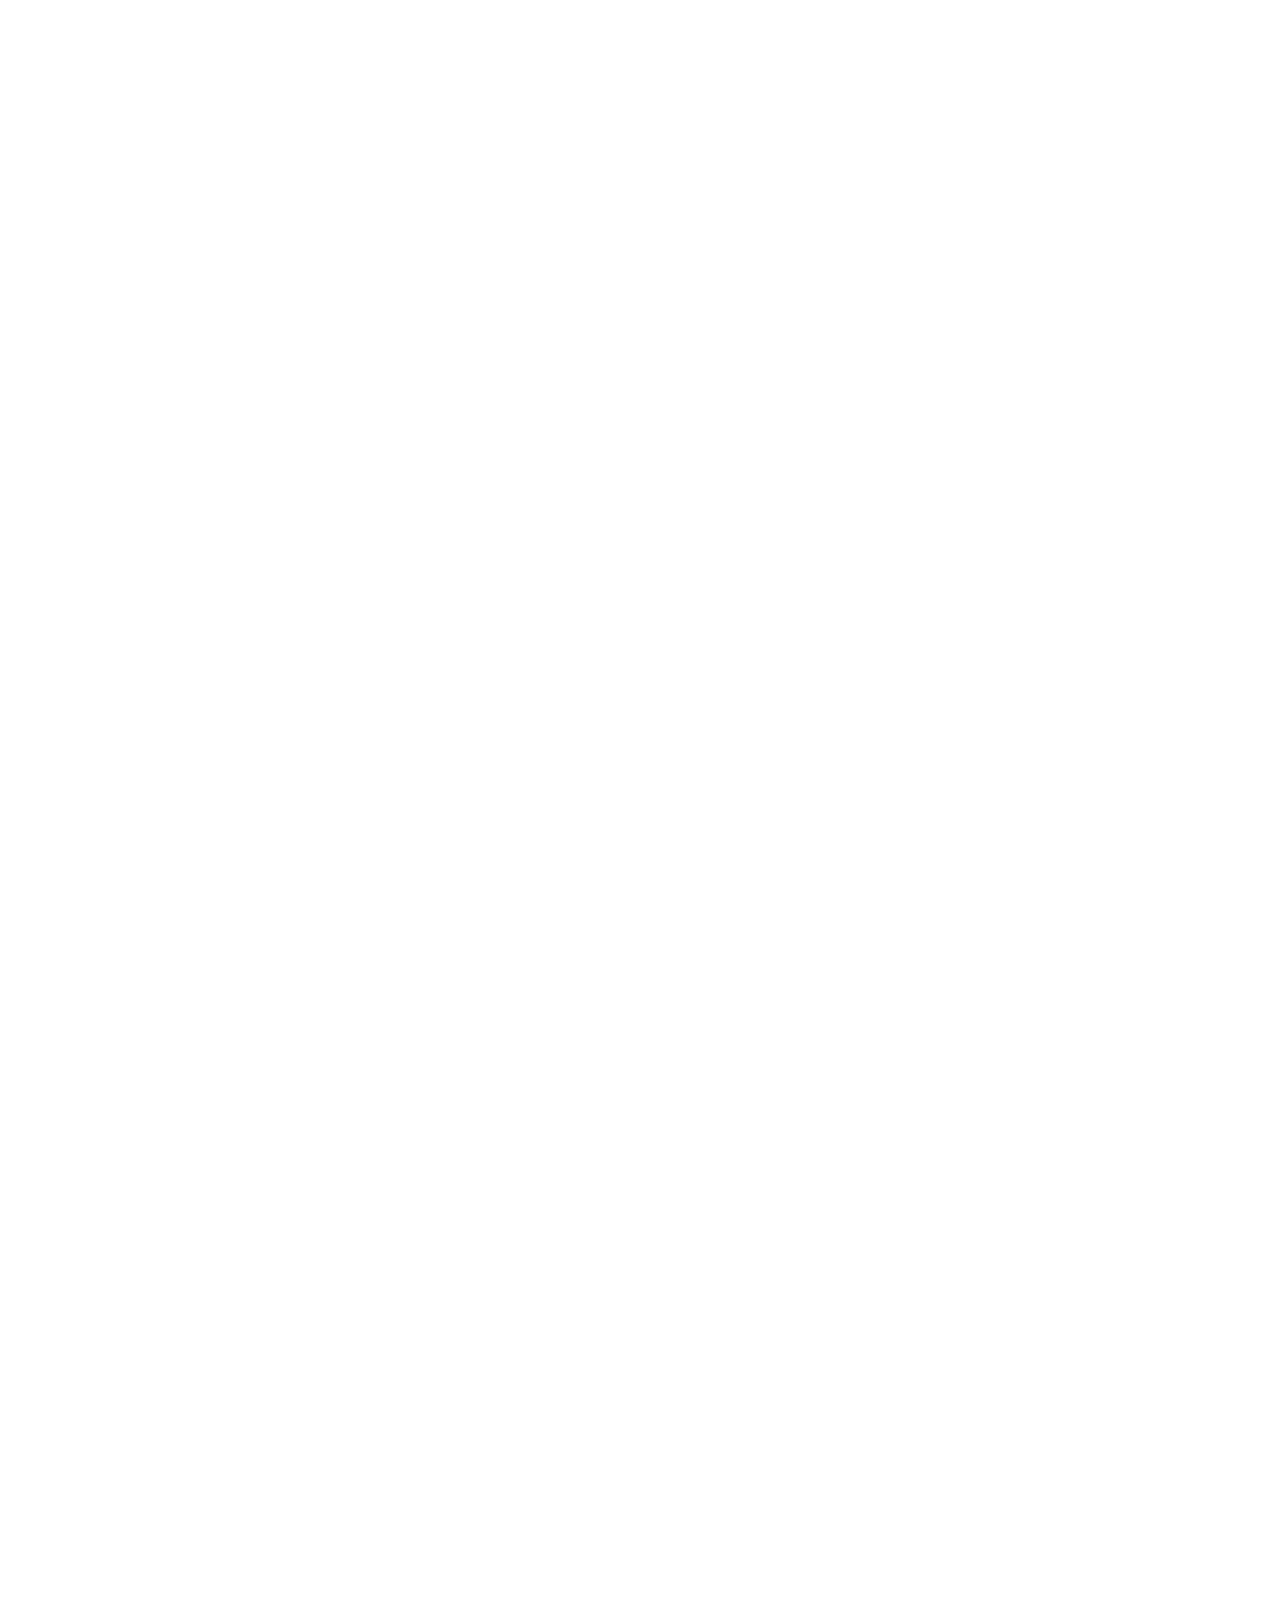
==== index.html @ 521e2ba8 "Update index.html" ====
<!DOCTYPE html>
<html lang="en">
<head>
    <meta charset="UTF-8">
    <meta name="viewport" content="width=device-width, initial-scale=1.0">
    <title>Lunita Tucumana LLC</title>
    <style>
        /* Eliminamos los márgenes por defecto del navegador */
        html, body {
            margin: 0;
            padding: 0;
            overflow-x: hidden; /* Evita el scroll horizontal */
            background-color: #ffffff; /* Fondo blanco */
        }

        /* 1. EL CONTENEDOR PRINCIPAL (La "ventana" que corta la barra) */
        .canva-clipper {
            width: 100%;
            /* Esta es la proporción de tu diseño SIN la barra negra.
               223.5% es el número mágico que debería cortar la barra */
            padding-top: 223.5%; 
            position: relative;
            overflow: hidden; /* ¡Importante! Esto corta la barra negra */
        }

        /* 2. EL IFRAME DE CANVA (Está dentro del contenedor) */
        .canva-clipper iframe {
            position: absolute;
            top: 0;
            left: 0;
            width: 100%;
            height: 100%; /* Ocupa todo el contenedor */
            border: none;
            margin: 0;
            padding: 0;
        }
    </style>
</head>
<body>

    <!-- Contenedor que recorta la barra -->
    <div class="canva-clipper">
        <iframe loading="lazy" 
                src="https://www.canva.com/design/DAHQPlNU6Iw/e4GbFjtPbIgW0Pr-1Z_zAg/view?embed" 
                allowfullscreen="allowfullscreen" 
                allow="fullscreen">
        </iframe>
    </div>

</body>
</html>
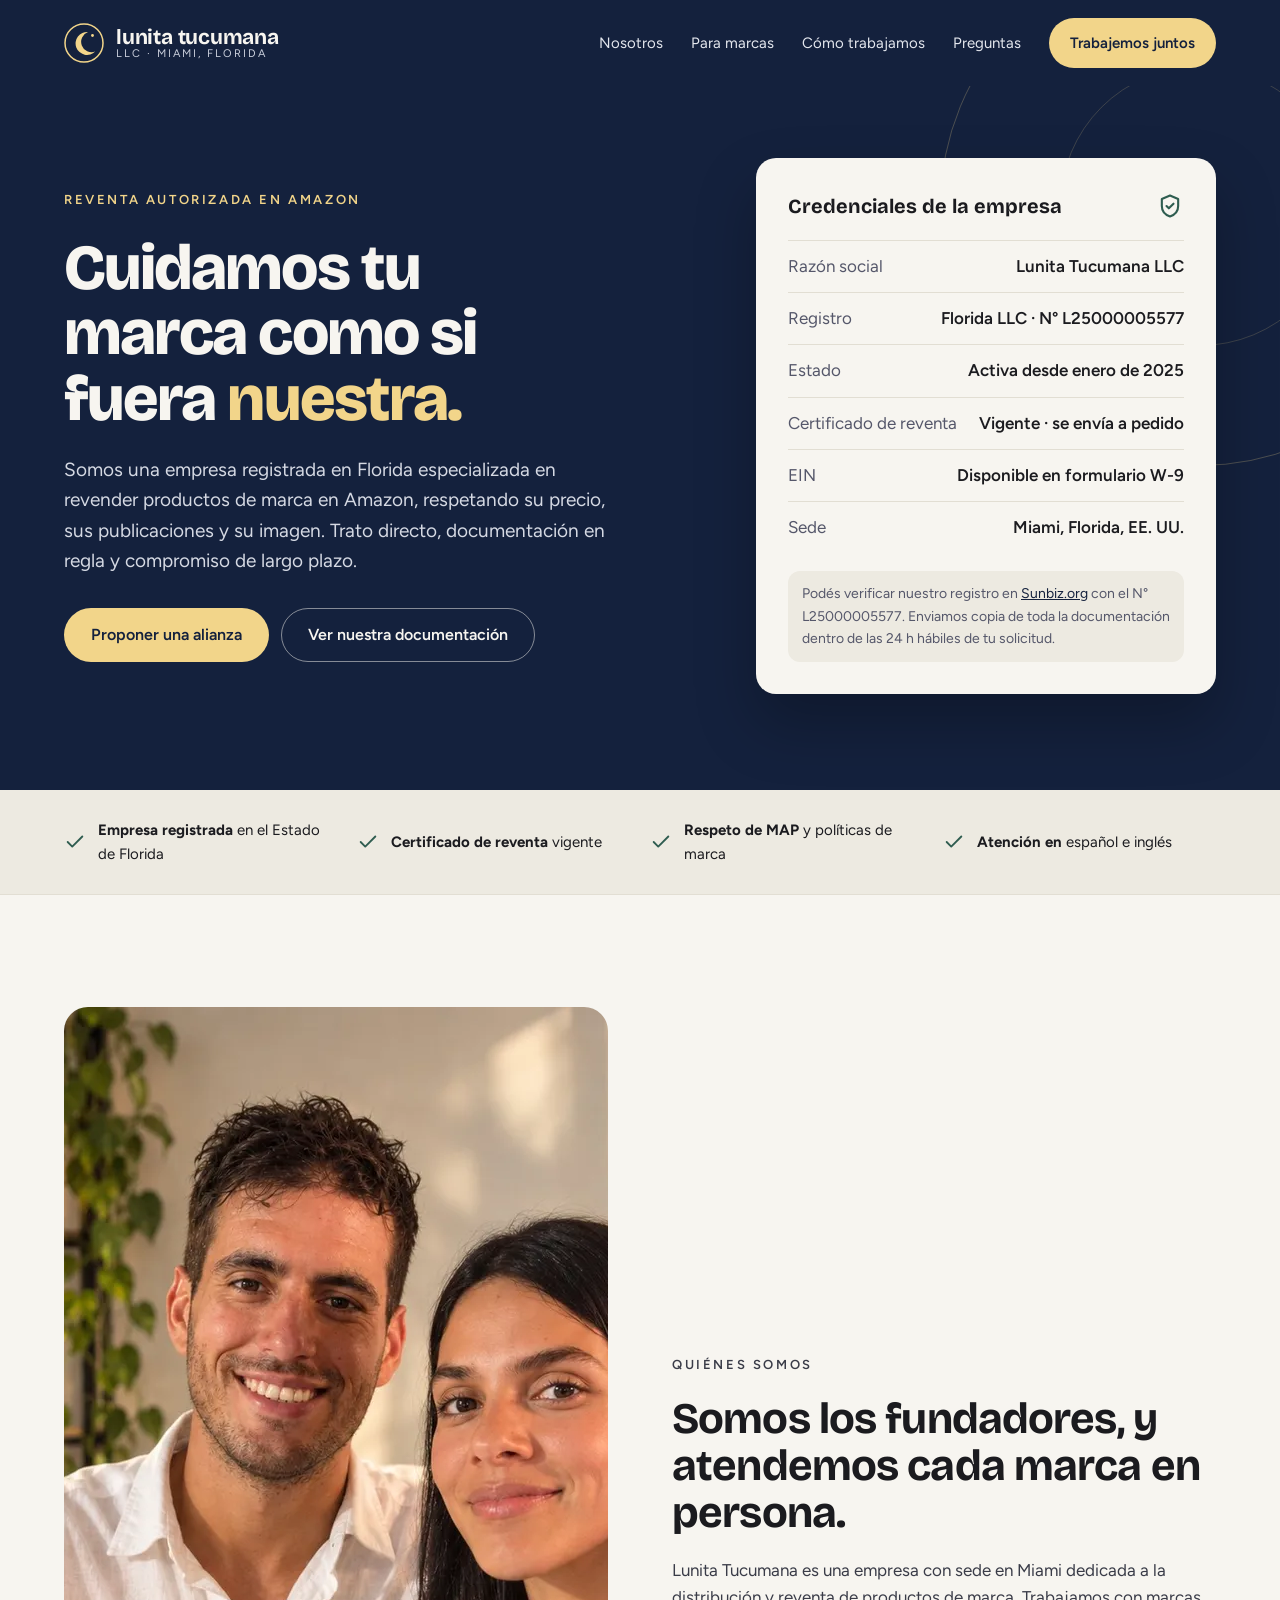
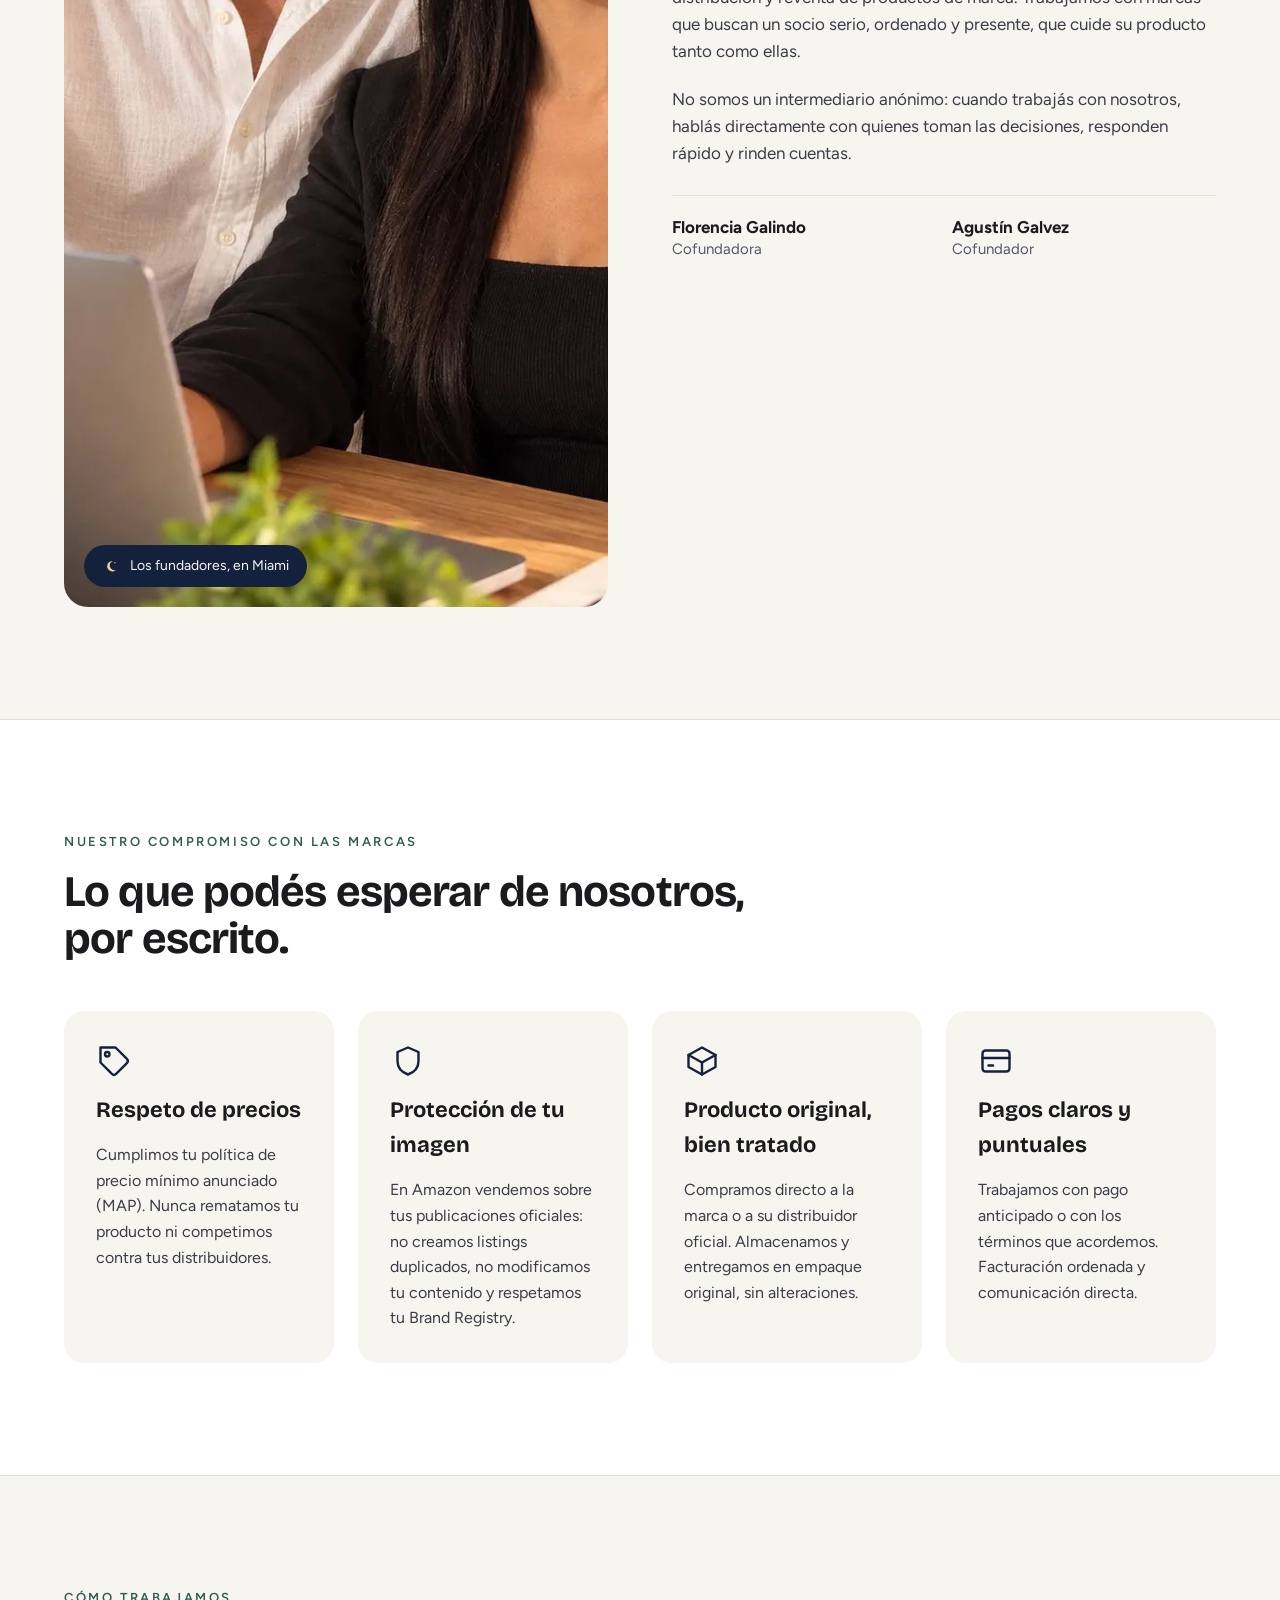
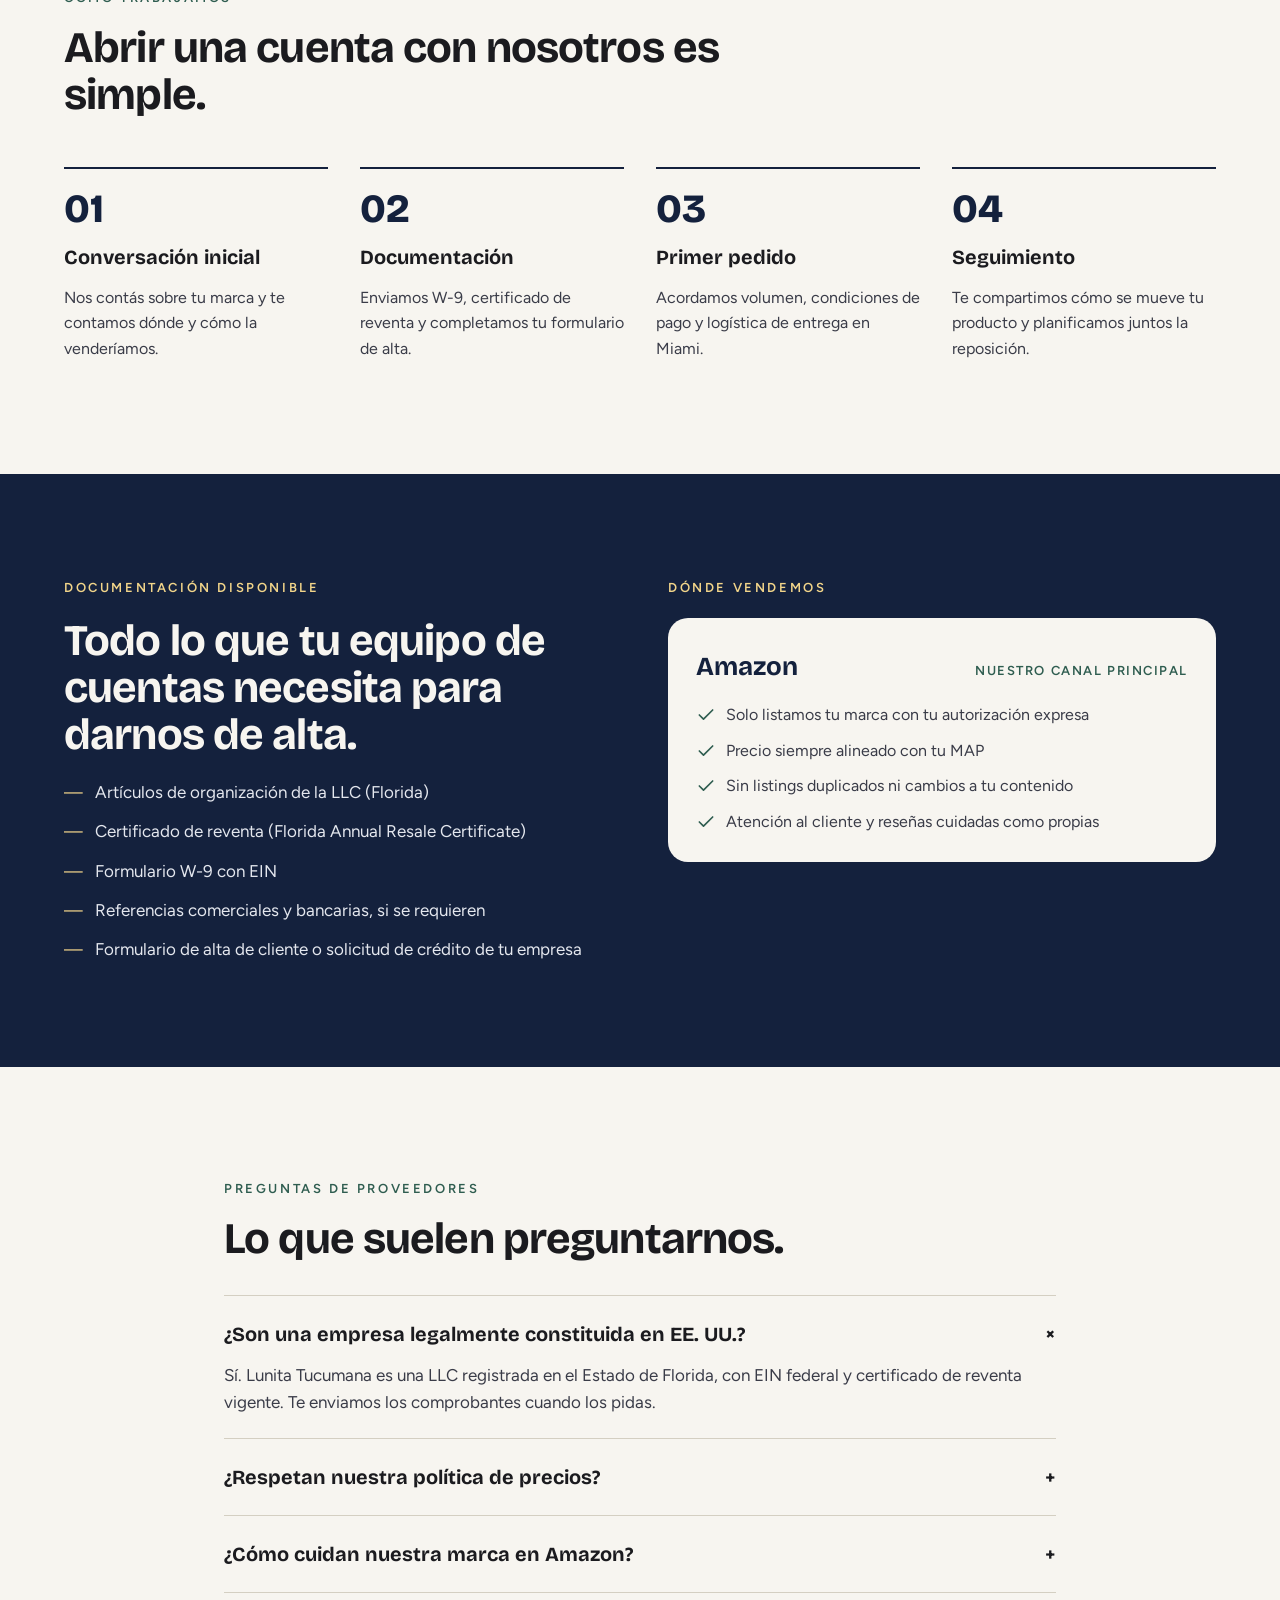
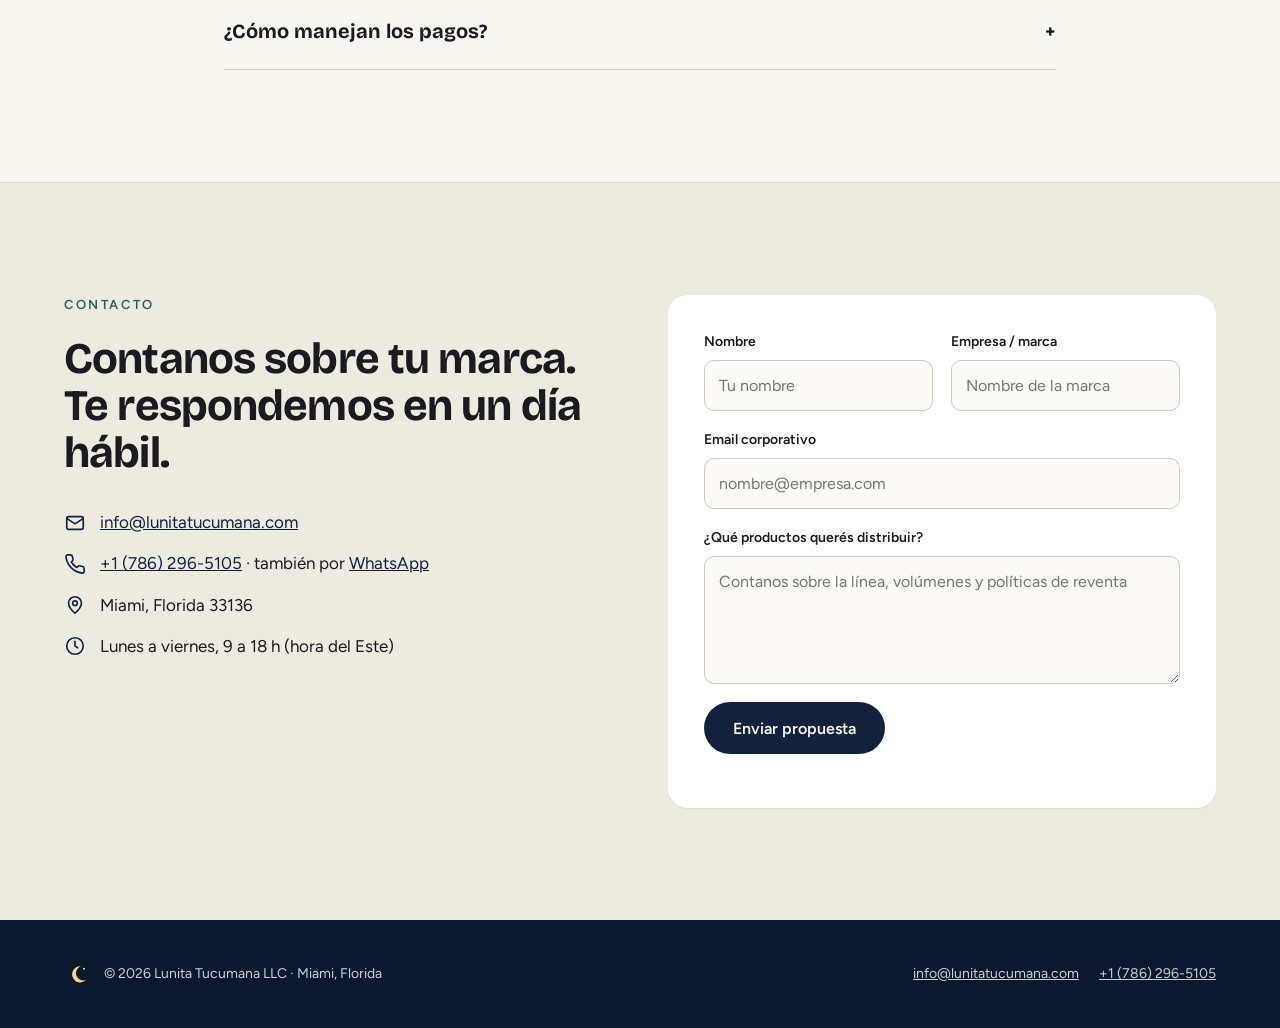
==== commit c6f5753d: "Add files via upload" ====
--- a/index.html
+++ b/index.html
@@ -1,51 +1,283 @@
-<!DOCTYPE html>
-<html lang="en">
+<!doctype html>
+<html lang="es">
 <head>
-    <meta charset="UTF-8">
-    <meta name="viewport" content="width=device-width, initial-scale=1.0">
-    <title>Lunita Tucumana LLC</title>
-    <style>
-        /* Eliminamos los márgenes por defecto del navegador */
-        html, body {
-            margin: 0;
-            padding: 0;
-            overflow-x: hidden; /* Evita el scroll horizontal */
-            background-color: #ffffff; /* Fondo blanco */
-        }
-
-        /* 1. EL CONTENEDOR PRINCIPAL (La "ventana" que corta la barra) */
-        .canva-clipper {
-            width: 100%;
-            /* Esta es la proporción de tu diseño SIN la barra negra.
-               223.5% es el número mágico que debería cortar la barra */
-            padding-top: 223.5%; 
-            position: relative;
-            overflow: hidden; /* ¡Importante! Esto corta la barra negra */
-        }
-
-        /* 2. EL IFRAME DE CANVA (Está dentro del contenedor) */
-        .canva-clipper iframe {
-            position: absolute;
-            top: 0;
-            left: 0;
-            width: 100%;
-            height: 100%; /* Ocupa todo el contenedor */
-            border: none;
-            margin: 0;
-            padding: 0;
-        }
-    </style>
+  <meta charset="utf-8">
+  <meta name="viewport" content="width=device-width, initial-scale=1">
+  <title>Lunita Tucumana LLC — Reventa autorizada de marcas en Amazon · Miami, FL</title>
+  <meta name="description" content="Lunita Tucumana es una LLC registrada en Florida especializada en revender productos de marca en Amazon, respetando su precio, sus publicaciones y su imagen.">
+  <meta name="theme-color" content="#14213D">
+
+  <!-- Open Graph (cómo se ve el link al compartirlo) -->
+  <meta property="og:type" content="website">
+  <meta property="og:title" content="Lunita Tucumana LLC — Cuidamos tu marca como si fuera nuestra">
+  <meta property="og:description" content="Reventa autorizada de productos de marca en Amazon, desde Miami, Florida.">
+  <meta property="og:url" content="https://lunitatucumana.com/">
+  <meta property="og:image" content="https://lunitatucumana.com/img/fundadores.jpg">
+  <link rel="canonical" href="https://lunitatucumana.com/">
+
+  <link rel="icon" href="img/favicon.svg" type="image/svg+xml">
+
+  <!-- Tipografías: Bricolage Grotesque (títulos) + Figtree (texto) -->
+  <link rel="preconnect" href="https://fonts.googleapis.com">
+  <link rel="preconnect" href="https://fonts.gstatic.com" crossorigin>
+  <link href="https://fonts.googleapis.com/css2?family=Bricolage+Grotesque:opsz,wght@12..96,500;12..96,700;12..96,800&family=Figtree:wght@400;500;600&display=swap" rel="stylesheet">
+
+  <link rel="stylesheet" href="css/styles.css">
 </head>
 <body>
 
-    <!-- Contenedor que recorta la barra -->
-    <div class="canva-clipper">
-        <iframe loading="lazy" 
-                src="https://www.canva.com/design/DAHQPlNU6Iw/e4GbFjtPbIgW0Pr-1Z_zAg/view?embed" 
-                allowfullscreen="allowfullscreen" 
-                allow="fullscreen">
-        </iframe>
-    </div>
-
+<!-- Íconos reutilizables -->
+<svg width="0" height="0" style="position:absolute" aria-hidden="true">
+  <symbol id="i-check" viewBox="0 0 24 24"><path d="M20 6L9 17l-5-5" fill="none" stroke="currentColor" stroke-width="2" stroke-linecap="round" stroke-linejoin="round"/></symbol>
+  <symbol id="i-moon" viewBox="0 0 40 40"><path d="M24 9a11.5 11.5 0 1 0 7.2 19.6A9.2 9.2 0 1 1 24 9z" fill="currentColor"/><circle cx="28.5" cy="12.5" r="1.4" fill="currentColor"/></symbol>
+</svg>
+
+<a class="skip-link" href="#main">Saltar al contenido</a>
+
+<!-- ================= HEADER ================= -->
+<header class="site-header">
+  <div class="container header-inner">
+    <a href="#inicio" class="brand" aria-label="Lunita Tucumana, inicio">
+      <img src="img/logo.svg" width="40" height="40" alt="">
+      <span class="brand-text">
+        <span class="brand-name">lunita tucumana</span>
+        <span class="brand-sub">LLC · Miami, Florida</span>
+      </span>
+    </a>
+
+    <button class="nav-toggle" type="button" aria-expanded="false" aria-controls="nav" aria-label="Abrir menú">
+      <svg width="22" height="22" viewBox="0 0 24 24" fill="none" stroke="currentColor" stroke-width="2" stroke-linecap="round" aria-hidden="true"><path d="M4 7h16M4 12h16M4 17h16"/></svg>
+    </button>
+
+    <nav id="nav" class="nav" aria-label="Principal">
+      <a href="#nosotros">Nosotros</a>
+      <a href="#compromisos">Para marcas</a>
+      <a href="#proceso">Cómo trabajamos</a>
+      <a href="#preguntas">Preguntas</a>
+      <a href="#contacto" class="btn btn--luna">Trabajemos juntos</a>
+    </nav>
+  </div>
+</header>
+
+<main id="main">
+
+<!-- ================= HERO ================= -->
+<section id="inicio" class="hero">
+  <div class="hero-ring hero-ring--1" aria-hidden="true"></div>
+  <div class="hero-ring hero-ring--2" aria-hidden="true"></div>
+
+  <div class="container hero-grid">
+    <div class="hero-copy">
+      <p class="eyebrow eyebrow--luna">Reventa autorizada en Amazon</p>
+      <h1>Cuidamos tu marca como si fuera <span>nuestra.</span></h1>
+      <p class="hero-lead">Somos una empresa registrada en Florida especializada en revender productos de marca en Amazon, respetando su precio, sus publicaciones y su imagen. Trato directo, documentación en regla y compromiso de largo plazo.</p>
+      <div class="hero-actions">
+        <a href="#contacto" class="btn btn--luna">Proponer una alianza</a>
+        <a href="#documentacion" class="btn btn--ghost">Ver nuestra documentación</a>
+      </div>
+    </div>
+
+    <aside class="cred-card" aria-labelledby="cred-title">
+      <div class="cred-head">
+        <span id="cred-title" class="cred-title">Credenciales de la empresa</span>
+        <svg width="28" height="28" viewBox="0 0 24 24" fill="none" stroke="#2F5D50" stroke-width="1.8" stroke-linecap="round" stroke-linejoin="round" aria-hidden="true"><path d="M12 3l7 3v6c0 4.5-3 7.6-7 9-4-1.4-7-4.5-7-9V6z"/><path d="M9 12l2 2 4-4"/></svg>
+      </div>
+      <dl class="cred-list">
+        <div class="cred-row"><dt>Razón social</dt><dd>Lunita Tucumana LLC</dd></div>
+        <div class="cred-row"><dt>Registro</dt><dd>Florida LLC · N° L25000005577</dd></div>
+        <div class="cred-row"><dt>Estado</dt><dd>Activa desde enero de 2025</dd></div>
+        <div class="cred-row"><dt>Certificado de reventa</dt><dd>Vigente · se envía a pedido</dd></div>
+        <div class="cred-row"><dt>EIN</dt><dd>Disponible en formulario W-9</dd></div>
+        <div class="cred-row"><dt>Sede</dt><dd>Miami, Florida, EE. UU.</dd></div>
+      </dl>
+      <p class="cred-note">Podés verificar nuestro registro en <a href="https://search.sunbiz.org/Inquiry/CorporationSearch/ByDocumentNumber" target="_blank" rel="noopener">Sunbiz.org</a> con el N° L25000005577. Enviamos copia de toda la documentación dentro de las 24 h hábiles de tu solicitud.</p>
+    </aside>
+  </div>
+</section>
+
+<!-- ================= GARANTÍAS ================= -->
+<section class="trust" aria-label="Garantías">
+  <div class="container trust-grid">
+    <div class="trust-item"><svg width="22" height="22" style="color:#2F5D50" aria-hidden="true"><use href="#i-check"/></svg><span><strong>Empresa registrada</strong> en el Estado de Florida</span></div>
+    <div class="trust-item"><svg width="22" height="22" style="color:#2F5D50" aria-hidden="true"><use href="#i-check"/></svg><span><strong>Certificado de reventa</strong> vigente</span></div>
+    <div class="trust-item"><svg width="22" height="22" style="color:#2F5D50" aria-hidden="true"><use href="#i-check"/></svg><span><strong>Respeto de MAP</strong> y políticas de marca</span></div>
+    <div class="trust-item"><svg width="22" height="22" style="color:#2F5D50" aria-hidden="true"><use href="#i-check"/></svg><span><strong>Atención en</strong> español e inglés</span></div>
+  </div>
+</section>
+
+<!-- ================= NOSOTROS ================= -->
+<section id="nosotros" class="container section about">
+  <figure class="about-photo">
+    <picture>
+      <source srcset="img/fundadores.webp" type="image/webp">
+      <img src="img/fundadores.jpg" width="900" height="1200" loading="lazy" alt="Los fundadores de Lunita Tucumana en su oficina de Miami">
+    </picture>
+    <figcaption><svg width="18" height="18" style="color:#F2D58A" aria-hidden="true"><use href="#i-moon"/></svg>Los fundadores, en Miami</figcaption>
+  </figure>
+
+  <div class="about-copy">
+    <p class="eyebrow">Quiénes somos</p>
+    <h2>Somos los fundadores, y atendemos cada marca en persona.</h2>
+    <p>Lunita Tucumana es una empresa con sede en Miami dedicada a la distribución y reventa de productos de marca. Trabajamos con marcas que buscan un socio serio, ordenado y presente, que cuide su producto tanto como ellas.</p>
+    <p>No somos un intermediario anónimo: cuando trabajás con nosotros, hablás directamente con quienes toman las decisiones, responden rápido y rinden cuentas.</p>
+    <div class="founders">
+      <div class="founder"><strong>Florencia Galindo</strong><span>Cofundadora</span></div>
+      <div class="founder"><strong>Agustín Galvez</strong><span>Cofundador</span></div>
+    </div>
+  </div>
+</section>
+
+<!-- ================= COMPROMISOS ================= -->
+<section id="compromisos" class="commitments">
+  <div class="container section">
+    <div class="section-head">
+      <p class="eyebrow">Nuestro compromiso con las marcas</p>
+      <h2>Lo que podés esperar de nosotros, por escrito.</h2>
+    </div>
+    <div class="cards">
+      <article class="card">
+        <svg width="36" height="36" viewBox="0 0 24 24" fill="none" stroke="#14213D" stroke-width="1.6" stroke-linecap="round" stroke-linejoin="round" aria-hidden="true"><path d="M20.6 13.4l-7.2 7.2a2 2 0 0 1-2.8 0L3 13V3h10l7.6 7.6a2 2 0 0 1 0 2.8z"/><circle cx="7.5" cy="7.5" r="1.5"/></svg>
+        <h3>Respeto de precios</h3>
+        <p>Cumplimos tu política de precio mínimo anunciado (MAP). Nunca rematamos tu producto ni competimos contra tus distribuidores.</p>
+      </article>
+      <article class="card">
+        <svg width="36" height="36" viewBox="0 0 24 24" fill="none" stroke="#14213D" stroke-width="1.6" stroke-linecap="round" stroke-linejoin="round" aria-hidden="true"><path d="M12 3l7 3v6c0 4.5-3 7.6-7 9-4-1.4-7-4.5-7-9V6z"/></svg>
+        <h3>Protección de tu imagen</h3>
+        <p>En Amazon vendemos sobre tus publicaciones oficiales: no creamos listings duplicados, no modificamos tu contenido y respetamos tu Brand Registry.</p>
+      </article>
+      <article class="card">
+        <svg width="36" height="36" viewBox="0 0 24 24" fill="none" stroke="#14213D" stroke-width="1.6" stroke-linecap="round" stroke-linejoin="round" aria-hidden="true"><path d="M21 8l-9-5-9 5 9 5 9-5z"/><path d="M3 8v8l9 5 9-5V8"/><path d="M12 13v8"/></svg>
+        <h3>Producto original, bien tratado</h3>
+        <p>Compramos directo a la marca o a su distribuidor oficial. Almacenamos y entregamos en empaque original, sin alteraciones.</p>
+      </article>
+      <article class="card">
+        <svg width="36" height="36" viewBox="0 0 24 24" fill="none" stroke="#14213D" stroke-width="1.6" stroke-linecap="round" stroke-linejoin="round" aria-hidden="true"><rect x="3" y="5" width="18" height="14" rx="2"/><path d="M3 10h18"/><path d="M7 15h3"/></svg>
+        <h3>Pagos claros y puntuales</h3>
+        <p>Trabajamos con pago anticipado o con los términos que acordemos. Facturación ordenada y comunicación directa.</p>
+      </article>
+    </div>
+  </div>
+</section>
+
+<!-- ================= PROCESO ================= -->
+<section id="proceso" class="container section process">
+  <div class="section-head">
+    <p class="eyebrow">Cómo trabajamos</p>
+    <h2>Abrir una cuenta con nosotros es simple.</h2>
+  </div>
+  <ol class="steps">
+    <li class="step"><span class="step-num">01</span><h3>Conversación inicial</h3><p>Nos contás sobre tu marca y te contamos dónde y cómo la venderíamos.</p></li>
+    <li class="step"><span class="step-num">02</span><h3>Documentación</h3><p>Enviamos W-9, certificado de reventa y completamos tu formulario de alta.</p></li>
+    <li class="step"><span class="step-num">03</span><h3>Primer pedido</h3><p>Acordamos volumen, condiciones de pago y logística de entrega en Miami.</p></li>
+    <li class="step"><span class="step-num">04</span><h3>Seguimiento</h3><p>Te compartimos cómo se mueve tu producto y planificamos juntos la reposición.</p></li>
+  </ol>
+</section>
+
+<!-- ================= DOCUMENTACIÓN Y CANALES ================= -->
+<section id="documentacion" class="docs">
+  <div class="container docs-grid">
+    <div class="docs-col">
+      <p class="eyebrow eyebrow--luna">Documentación disponible</p>
+      <h2>Todo lo que tu equipo de cuentas necesita para darnos de alta.</h2>
+      <ul class="dash-list">
+        <li>Artículos de organización de la LLC (Florida)</li>
+        <li>Certificado de reventa (Florida Annual Resale Certificate)</li>
+        <li>Formulario W-9 con EIN</li>
+        <li>Referencias comerciales y bancarias, si se requieren</li>
+        <li>Formulario de alta de cliente o solicitud de crédito de tu empresa</li>
+      </ul>
+    </div>
+
+    <div class="docs-col">
+      <p class="eyebrow eyebrow--luna">Dónde vendemos</p>
+      <div class="amazon-card">
+        <div class="amazon-head"><strong>Amazon</strong><span>Nuestro canal principal</span></div>
+        <ul class="check-list">
+          <li><svg width="20" height="20" style="color:#2F5D50" aria-hidden="true"><use href="#i-check"/></svg>Solo listamos tu marca con tu autorización expresa</li>
+          <li><svg width="20" height="20" style="color:#2F5D50" aria-hidden="true"><use href="#i-check"/></svg>Precio siempre alineado con tu MAP</li>
+          <li><svg width="20" height="20" style="color:#2F5D50" aria-hidden="true"><use href="#i-check"/></svg>Sin listings duplicados ni cambios a tu contenido</li>
+          <li><svg width="20" height="20" style="color:#2F5D50" aria-hidden="true"><use href="#i-check"/></svg>Atención al cliente y reseñas cuidadas como propias</li>
+        </ul>
+      </div>
+    </div>
+  </div>
+</section>
+
+<!-- ================= PREGUNTAS ================= -->
+<section id="preguntas" class="container section faq">
+  <div class="section-head">
+    <p class="eyebrow">Preguntas de proveedores</p>
+    <h2>Lo que suelen preguntarnos.</h2>
+  </div>
+  <div class="faq-list">
+    <details open>
+      <summary>¿Son una empresa legalmente constituida en EE. UU.?</summary>
+      <p>Sí. Lunita Tucumana es una LLC registrada en el Estado de Florida, con EIN federal y certificado de reventa vigente. Te enviamos los comprobantes cuando los pidas.</p>
+    </details>
+    <details>
+      <summary>¿Respetan nuestra política de precios?</summary>
+      <p>Siempre. Firmamos tu acuerdo de MAP o de distribución y lo aplicamos en todos nuestros canales.</p>
+    </details>
+    <details>
+      <summary>¿Cómo cuidan nuestra marca en Amazon?</summary>
+      <p>Vendemos sobre tus publicaciones oficiales, respetamos tu MAP y tu Brand Registry, y no listamos nada sin tu autorización. Si preferís limitar productos o regiones, lo acordamos por escrito antes del primer pedido.</p>
+    </details>
+    <details>
+      <summary>¿Cómo manejan los pagos?</summary>
+      <p>Podemos comenzar con pago anticipado y, a medida que crece la relación, evaluar términos de crédito según tus políticas.</p>
+    </details>
+  </div>
+</section>
+
+<!-- ================= CONTACTO ================= -->
+<section id="contacto" class="contact">
+  <div class="container section contact-grid">
+    <div class="contact-info">
+      <p class="eyebrow">Contacto</p>
+      <h2>Contanos sobre tu marca. Te respondemos en un día hábil.</h2>
+      <div class="contact-list">
+        <div><svg width="22" height="22" viewBox="0 0 24 24" fill="none" stroke="#14213D" stroke-width="1.8" stroke-linecap="round" stroke-linejoin="round" aria-hidden="true"><rect x="3" y="5" width="18" height="14" rx="2"/><path d="M3 7l9 6 9-6"/></svg><a href="mailto:info@lunitatucumana.com">info@lunitatucumana.com</a></div>
+        <div><svg width="22" height="22" viewBox="0 0 24 24" fill="none" stroke="#14213D" stroke-width="1.8" stroke-linecap="round" stroke-linejoin="round" aria-hidden="true"><path d="M22 16.9v3a2 2 0 0 1-2.2 2 19.8 19.8 0 0 1-8.6-3.1 19.5 19.5 0 0 1-6-6A19.8 19.8 0 0 1 2.1 4.2 2 2 0 0 1 4.1 2h3a2 2 0 0 1 2 1.7c.1.9.4 1.8.7 2.7a2 2 0 0 1-.5 2.1L8 9.8a16 16 0 0 0 6 6l1.3-1.3a2 2 0 0 1 2.1-.5c.9.3 1.8.6 2.7.7a2 2 0 0 1 1.7 2z"/></svg><span><a href="tel:+17862965105">+1 (786) 296-5105</a> · también por <a href="https://wa.me/17862965105" target="_blank" rel="noopener">WhatsApp</a></span></div>
+        <div><svg width="22" height="22" viewBox="0 0 24 24" fill="none" stroke="#14213D" stroke-width="1.8" stroke-linecap="round" stroke-linejoin="round" aria-hidden="true"><path d="M12 21s-7-6.2-7-11a7 7 0 0 1 14 0c0 4.8-7 11-7 11z"/><circle cx="12" cy="10" r="2.5"/></svg><span>Miami, Florida 33136</span></div>
+        <div><svg width="22" height="22" viewBox="0 0 24 24" fill="none" stroke="#14213D" stroke-width="1.8" stroke-linecap="round" stroke-linejoin="round" aria-hidden="true"><circle cx="12" cy="12" r="9"/><path d="M12 7v5l3 2"/></svg><span>Lunes a viernes, 9 a 18 h (hora del Este)</span></div>
+      </div>
+    </div>
+
+    <!-- Formulario: envía a info@lunitatucumana.com mediante FormSubmit (funciona en GitHub Pages) -->
+    <form class="form" name="contacto" method="POST" action="https://formsubmit.co/info@lunitatucumana.com">
+      <input type="hidden" name="_subject" value="Nueva propuesta de marca — lunitatucumana.com">
+      <input type="hidden" name="_template" value="table">
+      <input type="hidden" name="_next" value="https://lunitatucumana.com/gracias.html">
+      <p class="form-hidden"><label>No completar: <input type="text" name="_honey" tabindex="-1" autocomplete="off"></label></p>
+
+      <div class="form-row">
+        <label>Nombre<input type="text" name="nombre" placeholder="Tu nombre" autocomplete="name" required></label>
+        <label>Empresa / marca<input type="text" name="empresa" placeholder="Nombre de la marca" autocomplete="organization" required></label>
+      </div>
+      <label>Email corporativo<input type="email" name="email" placeholder="nombre@empresa.com" autocomplete="email" required></label>
+      <label>¿Qué productos querés distribuir?<textarea name="mensaje" rows="4" placeholder="Contanos sobre la línea, volúmenes y políticas de reventa" required></textarea></label>
+      <button type="submit" class="btn btn--noche">Enviar propuesta</button>
+      <p class="form-status" role="status" aria-live="polite"></p>
+    </form>
+  </div>
+</section>
+
+</main>
+
+<!-- ================= FOOTER ================= -->
+<footer class="site-footer">
+  <div class="container footer-inner">
+    <div class="footer-brand">
+      <svg width="28" height="28" style="color:#F2D58A" aria-hidden="true"><use href="#i-moon"/></svg>
+      <span>© <span id="year">2026</span> Lunita Tucumana LLC · Miami, Florida</span>
+    </div>
+    <div class="footer-links">
+      <a href="mailto:info@lunitatucumana.com">info@lunitatucumana.com</a>
+      <a href="tel:+17862965105">+1 (786) 296-5105</a>
+    </div>
+  </div>
+</footer>
+
+<script src="js/main.js" defer></script>
 </body>
 </html>
--- a/css/styles.css
+++ b/css/styles.css
@@ -0,0 +1,307 @@
+/* =========================================================
+   Lunita Tucumana LLC — estilos del sitio
+   ========================================================= */
+
+:root {
+  --noche: #14213D;        /* azul noche, color principal */
+  --noche-oscuro: #0E1730; /* footer */
+  --luna: #F2D58A;         /* dorado luna, acento */
+  --cerro: #2F5D50;        /* verde, detalles de confianza */
+  --papel: #F7F5F0;        /* fondo general */
+  --arena: #EDEAE1;        /* fondos secundarios */
+  --linea: #E2DED3;        /* bordes suaves */
+  --linea-2: #D4CFC2;
+  --tinta: #1B1B1F;        /* texto principal */
+  --texto: #3A3C48;        /* texto de párrafos */
+  --suave: #55576A;        /* texto secundario */
+  --claro: #C9CEDB;        /* texto sobre azul */
+  --blanco: #FFFFFF;
+
+  --font-display: 'Bricolage Grotesque', system-ui, sans-serif;
+  --font-body: 'Figtree', system-ui, sans-serif;
+
+  --max: 1200px;
+  --radius: 20px;
+}
+
+*, *::before, *::after { box-sizing: border-box; }
+
+html { scroll-behavior: smooth; scroll-padding-top: 88px; }
+
+body {
+  margin: 0;
+  background: var(--papel);
+  color: var(--tinta);
+  font-family: var(--font-body);
+  font-size: 17px;
+  line-height: 1.6;
+  -webkit-font-smoothing: antialiased;
+}
+
+img { max-width: 100%; display: block; }
+a { color: var(--noche); }
+a:hover { color: #2B3F6B; }
+
+.container { max-width: var(--max); margin: 0 auto; padding-left: 24px; padding-right: 24px; }
+
+.eyebrow {
+  margin: 0;
+  font-size: 13px;
+  letter-spacing: 0.2em;
+  text-transform: uppercase;
+  color: var(--cerro);
+  font-weight: 600;
+}
+.eyebrow--luna { color: var(--luna); }
+
+h1, h2, h3 { font-family: var(--font-display); margin: 0; }
+h2 {
+  font-weight: 700;
+  font-size: clamp(2rem, 3.4vw, 3rem);
+  line-height: 1.08;
+  letter-spacing: -0.02em;
+}
+h3 { font-weight: 700; }
+p { margin: 0; }
+
+.section { padding-top: 112px; padding-bottom: 112px; }
+.section-head { display: flex; flex-direction: column; gap: 16px; max-width: 46rem; }
+
+.skip-link {
+  position: absolute; left: -9999px; top: 8px;
+  background: var(--luna); color: var(--noche); padding: 10px 16px; border-radius: 8px; z-index: 100;
+}
+.skip-link:focus { left: 8px; }
+
+:focus-visible { outline: 3px solid var(--luna); outline-offset: 3px; border-radius: 6px; }
+
+/* ---------- Botones ---------- */
+.btn {
+  display: inline-flex; align-items: center; justify-content: center;
+  min-height: 48px;
+  padding: 13px 26px;
+  border-radius: 999px;
+  font-family: inherit; font-weight: 600; font-size: 16px;
+  text-decoration: none;
+  border: 1.5px solid transparent;
+  cursor: pointer;
+  transition: transform .15s ease, background-color .15s ease, color .15s ease;
+}
+.btn:hover { transform: translateY(-1px); }
+.btn--luna { background: var(--luna); color: var(--noche); }
+.btn--luna:hover { background: #F6E1A8; color: var(--noche); }
+.btn--ghost { color: var(--papel); border-color: rgba(247,245,240,0.5); }
+.btn--ghost:hover { color: var(--noche); background: var(--papel); }
+.btn--noche { background: var(--noche); color: var(--papel); }
+.btn--noche:hover { background: #22345C; color: var(--papel); }
+
+/* ---------- Header ---------- */
+.site-header { background: var(--noche); color: var(--papel); position: sticky; top: 0; z-index: 50; }
+.header-inner { display: flex; align-items: center; justify-content: space-between; gap: 16px; padding-top: 18px; padding-bottom: 18px; }
+
+.brand { display: flex; align-items: center; gap: 12px; text-decoration: none; color: var(--papel); }
+.brand:hover { color: var(--papel); }
+.brand-text { display: flex; flex-direction: column; line-height: 1.05; }
+.brand-name { font-family: var(--font-display); font-weight: 700; font-size: 21px; letter-spacing: -0.01em; }
+.brand-sub { font-size: 11px; letter-spacing: 0.18em; text-transform: uppercase; color: var(--claro); }
+
+.nav { display: flex; align-items: center; gap: 8px 28px; font-size: 15px; }
+.nav a { color: #E4E7EE; text-decoration: none; }
+.nav a:hover { color: var(--luna); }
+.nav .lang { color: var(--claro); font-size: 13px; letter-spacing: 0.08em; }
+.nav .btn { color: var(--noche); padding: 12px 20px; min-height: 44px; font-size: 15px; }
+
+.nav-toggle {
+  display: none;
+  width: 44px; height: 44px;
+  background: transparent; border: 1.5px solid rgba(247,245,240,0.4); border-radius: 12px;
+  color: var(--papel); cursor: pointer;
+  align-items: center; justify-content: center;
+}
+
+@media (max-width: 900px) {
+  .nav-toggle { display: inline-flex; }
+  .nav {
+    display: none;
+    position: absolute; left: 0; right: 0; top: 100%;
+    background: var(--noche);
+    flex-direction: column; align-items: flex-start;
+    padding: 8px 24px 24px;
+    gap: 4px;
+    border-top: 1px solid rgba(247,245,240,0.12);
+  }
+  .nav.is-open { display: flex; }
+  .nav a { padding: 10px 0; width: 100%; }
+  .nav .btn { width: auto; margin-top: 8px; padding: 12px 22px; }
+}
+
+/* ---------- Hero ---------- */
+.hero { background: var(--noche); color: var(--papel); position: relative; overflow: hidden; }
+.hero-ring { position: absolute; border-radius: 50%; pointer-events: none; }
+.hero-ring--1 { right: -180px; top: -140px; width: 520px; height: 520px; border: 1.5px solid rgba(242,213,138,0.25); }
+.hero-ring--2 { right: -60px; top: -20px; width: 280px; height: 280px; border: 1.5px solid rgba(242,213,138,0.18); }
+
+.hero-grid {
+  position: relative;
+  display: grid;
+  grid-template-columns: repeat(auto-fit, minmax(320px, 1fr));
+  gap: 56px;
+  align-items: center;
+  padding-top: 72px; padding-bottom: 96px;
+}
+.hero-copy { display: flex; flex-direction: column; gap: 24px; }
+.hero h1 {
+  font-weight: 800;
+  font-size: clamp(2.5rem, 5vw, 4.25rem);
+  line-height: 1.02;
+  letter-spacing: -0.03em;
+}
+.hero h1 span { color: var(--luna); }
+.hero-lead { font-size: 19px; color: #D5D9E3; max-width: 34rem; }
+.hero-actions { display: flex; flex-wrap: wrap; gap: 12px; margin-top: 8px; }
+
+.cred-card {
+  background: var(--papel); color: var(--tinta);
+  border-radius: var(--radius);
+  padding: 32px;
+  box-shadow: 0 30px 60px rgba(0,0,0,0.25);
+  display: flex; flex-direction: column; gap: 18px;
+  max-width: 460px; width: 100%;
+  justify-self: end;
+}
+.cred-head { display: flex; align-items: center; justify-content: space-between; gap: 12px; }
+.cred-title { font-family: var(--font-display); font-weight: 700; font-size: 20px; }
+.cred-list { margin: 0; }
+.cred-row { display: flex; justify-content: space-between; gap: 16px; padding: 12px 0; border-top: 1px solid var(--linea); }
+.cred-row dt { color: var(--suave); }
+.cred-row dd { margin: 0; font-weight: 600; text-align: right; }
+.cred-note { font-size: 14px; color: var(--suave); background: var(--arena); border-radius: 12px; padding: 12px 14px; }
+
+@media (max-width: 720px) { .cred-card { justify-self: stretch; max-width: none; padding: 24px; } }
+
+/* ---------- Franja de garantías ---------- */
+.trust { background: var(--arena); border-bottom: 1px solid var(--linea); }
+.trust-grid {
+  display: grid; grid-template-columns: repeat(auto-fit, minmax(220px, 1fr)); gap: 20px;
+  padding-top: 28px; padding-bottom: 28px; font-size: 15px;
+}
+.trust-item { display: flex; gap: 12px; align-items: center; }
+.trust-item svg { flex: none; }
+
+/* ---------- Nosotros ---------- */
+.about { display: grid; grid-template-columns: repeat(auto-fit, minmax(320px, 1fr)); gap: 64px; align-items: center; }
+.about-photo { position: relative; margin: 0; }
+.about-photo img { width: 100%; aspect-ratio: 3 / 4; object-fit: cover; object-position: center; border-radius: 24px; }
+.about-photo figcaption {
+  position: absolute; left: 20px; bottom: 20px;
+  background: var(--noche); color: var(--papel);
+  border-radius: 999px; padding: 10px 18px; font-size: 14px;
+  display: flex; align-items: center; gap: 10px;
+}
+.about-copy { display: flex; flex-direction: column; gap: 20px; }
+.about-copy p { color: var(--texto); }
+.founders {
+  display: grid; grid-template-columns: repeat(auto-fit, minmax(200px, 1fr)); gap: 16px;
+  margin-top: 8px; padding-top: 20px; border-top: 1px solid var(--linea);
+}
+.founder { display: flex; flex-direction: column; line-height: 1.35; }
+.founder span { color: var(--suave); font-size: 15px; }
+
+/* ---------- Compromisos ---------- */
+.commitments { background: var(--blanco); border-top: 1px solid var(--linea); border-bottom: 1px solid var(--linea); }
+.commitments .container { display: flex; flex-direction: column; gap: 48px; }
+.cards { display: grid; grid-template-columns: repeat(auto-fit, minmax(250px, 1fr)); gap: 24px; }
+.card { background: var(--papel); border-radius: var(--radius); padding: 32px; display: flex; flex-direction: column; gap: 14px; }
+.card h3 { font-size: 22px; }
+.card p { color: var(--texto); font-size: 16px; }
+
+/* ---------- Proceso ---------- */
+.process { display: flex; flex-direction: column; gap: 48px; }
+.steps { list-style: none; margin: 0; padding: 0; display: grid; grid-template-columns: repeat(auto-fit, minmax(230px, 1fr)); gap: 32px; }
+.step { display: flex; flex-direction: column; gap: 12px; border-top: 2px solid var(--noche); padding-top: 20px; }
+.step-num { font-family: var(--font-display); font-weight: 800; font-size: 40px; color: var(--noche); line-height: 1; }
+.step h3 { font-size: 20px; }
+.step p { color: var(--texto); font-size: 16px; }
+
+/* ---------- Documentación y canales ---------- */
+.docs { background: var(--noche); color: var(--papel); }
+.docs-grid { display: grid; grid-template-columns: repeat(auto-fit, minmax(320px, 1fr)); gap: 56px; padding-top: 104px; padding-bottom: 104px; }
+.docs-col { display: flex; flex-direction: column; gap: 20px; }
+.docs h2 { font-size: clamp(2rem, 3.4vw, 2.75rem); }
+.dash-list { list-style: none; margin: 0; padding: 0; display: flex; flex-direction: column; gap: 12px; font-size: 17px; color: #E4E7EE; }
+.dash-list li { display: flex; gap: 12px; }
+.dash-list li::before { content: "—"; color: var(--luna); }
+
+.amazon-card { background: var(--papel); color: var(--tinta); border-radius: var(--radius); padding: 28px; display: flex; flex-direction: column; gap: 14px; }
+.amazon-head { display: flex; justify-content: space-between; align-items: baseline; gap: 12px; flex-wrap: wrap; }
+.amazon-head strong { font-family: var(--font-display); font-size: 26px; color: var(--noche); }
+.amazon-head span { font-size: 13px; letter-spacing: 0.12em; text-transform: uppercase; color: var(--cerro); font-weight: 600; }
+.check-list { list-style: none; margin: 0; padding: 0; display: flex; flex-direction: column; gap: 10px; font-size: 16px; color: var(--texto); }
+.check-list li { display: flex; gap: 10px; }
+.check-list svg { flex: none; margin-top: 3px; }
+
+.channels { display: grid; grid-template-columns: repeat(auto-fit, minmax(200px, 1fr)); gap: 16px; }
+.channel { border: 1px solid rgba(247,245,240,0.25); border-radius: 16px; padding: 24px; display: flex; flex-direction: column; gap: 6px; }
+.channel strong { font-family: var(--font-display); font-size: 20px; }
+.channel span { color: var(--claro); font-size: 15px; }
+
+/* ---------- Preguntas ---------- */
+.faq { max-width: 880px; display: flex; flex-direction: column; gap: 32px; }
+.faq-list details { border-top: 1px solid var(--linea-2); padding: 22px 0; }
+.faq-list details:last-child { border-bottom: 1px solid var(--linea-2); }
+.faq-list summary {
+  cursor: pointer; list-style: none;
+  font-family: var(--font-display); font-weight: 700; font-size: 20px;
+  display: flex; justify-content: space-between; gap: 16px;
+}
+.faq-list summary::-webkit-details-marker { display: none; }
+.faq-list summary::after { content: "+"; transition: transform .2s ease; flex: none; }
+.faq-list details[open] summary::after { transform: rotate(45deg); }
+.faq-list p { margin-top: 12px; color: var(--texto); }
+
+/* ---------- Contacto ---------- */
+.contact { background: var(--arena); border-top: 1px solid var(--linea); }
+.contact-grid { display: grid; grid-template-columns: repeat(auto-fit, minmax(320px, 1fr)); gap: 56px; }
+.contact-info { display: flex; flex-direction: column; gap: 20px; }
+.contact-list { display: flex; flex-direction: column; gap: 14px; margin-top: 12px; font-size: 17px; }
+.contact-list div { display: flex; gap: 14px; align-items: center; }
+.contact-list svg { flex: none; }
+
+.form { background: var(--blanco); border-radius: var(--radius); padding: 36px; display: flex; flex-direction: column; gap: 18px; box-shadow: 0 1px 0 var(--linea); }
+.form-row { display: grid; grid-template-columns: repeat(auto-fit, minmax(200px, 1fr)); gap: 18px; }
+.form label { display: flex; flex-direction: column; gap: 6px; font-size: 14px; font-weight: 600; }
+.form input, .form textarea {
+  font: inherit; font-weight: 400; font-size: 16px;
+  padding: 12px 14px;
+  border: 1.5px solid #CFCABD; border-radius: 10px;
+  background: #FBFAF7; color: var(--tinta);
+  min-height: 48px;
+}
+.form textarea { resize: vertical; }
+.form input:focus, .form textarea:focus { outline: none; border-color: var(--noche); box-shadow: 0 0 0 3px rgba(20,33,61,0.15); }
+.form .btn { align-self: flex-start; min-height: 52px; padding: 15px 28px; }
+.form-hidden { display: none; }
+.form-status { font-size: 15px; margin: 0; }
+.form-status.ok { color: var(--cerro); font-weight: 600; }
+.form-status.error { color: #A3321E; font-weight: 600; }
+
+@media (max-width: 720px) { .form { padding: 24px; } }
+
+/* ---------- Footer ---------- */
+.site-footer { background: var(--noche-oscuro); color: var(--claro); font-size: 14px; }
+.footer-inner { display: flex; flex-wrap: wrap; justify-content: space-between; align-items: center; gap: 16px; padding-top: 40px; padding-bottom: 40px; }
+.footer-brand { display: flex; align-items: center; gap: 12px; }
+.footer-links { display: flex; flex-wrap: wrap; gap: 20px; }
+.footer-links a { color: var(--claro); }
+.footer-links a:hover { color: var(--luna); }
+
+@media (max-width: 720px) {
+  .section { padding-top: 80px; padding-bottom: 80px; }
+  .docs-grid { padding-top: 80px; padding-bottom: 80px; }
+  .about { gap: 40px; }
+}
+
+@media (prefers-reduced-motion: reduce) {
+  html { scroll-behavior: auto; }
+  .btn, .faq-list summary::after { transition: none; }
+}
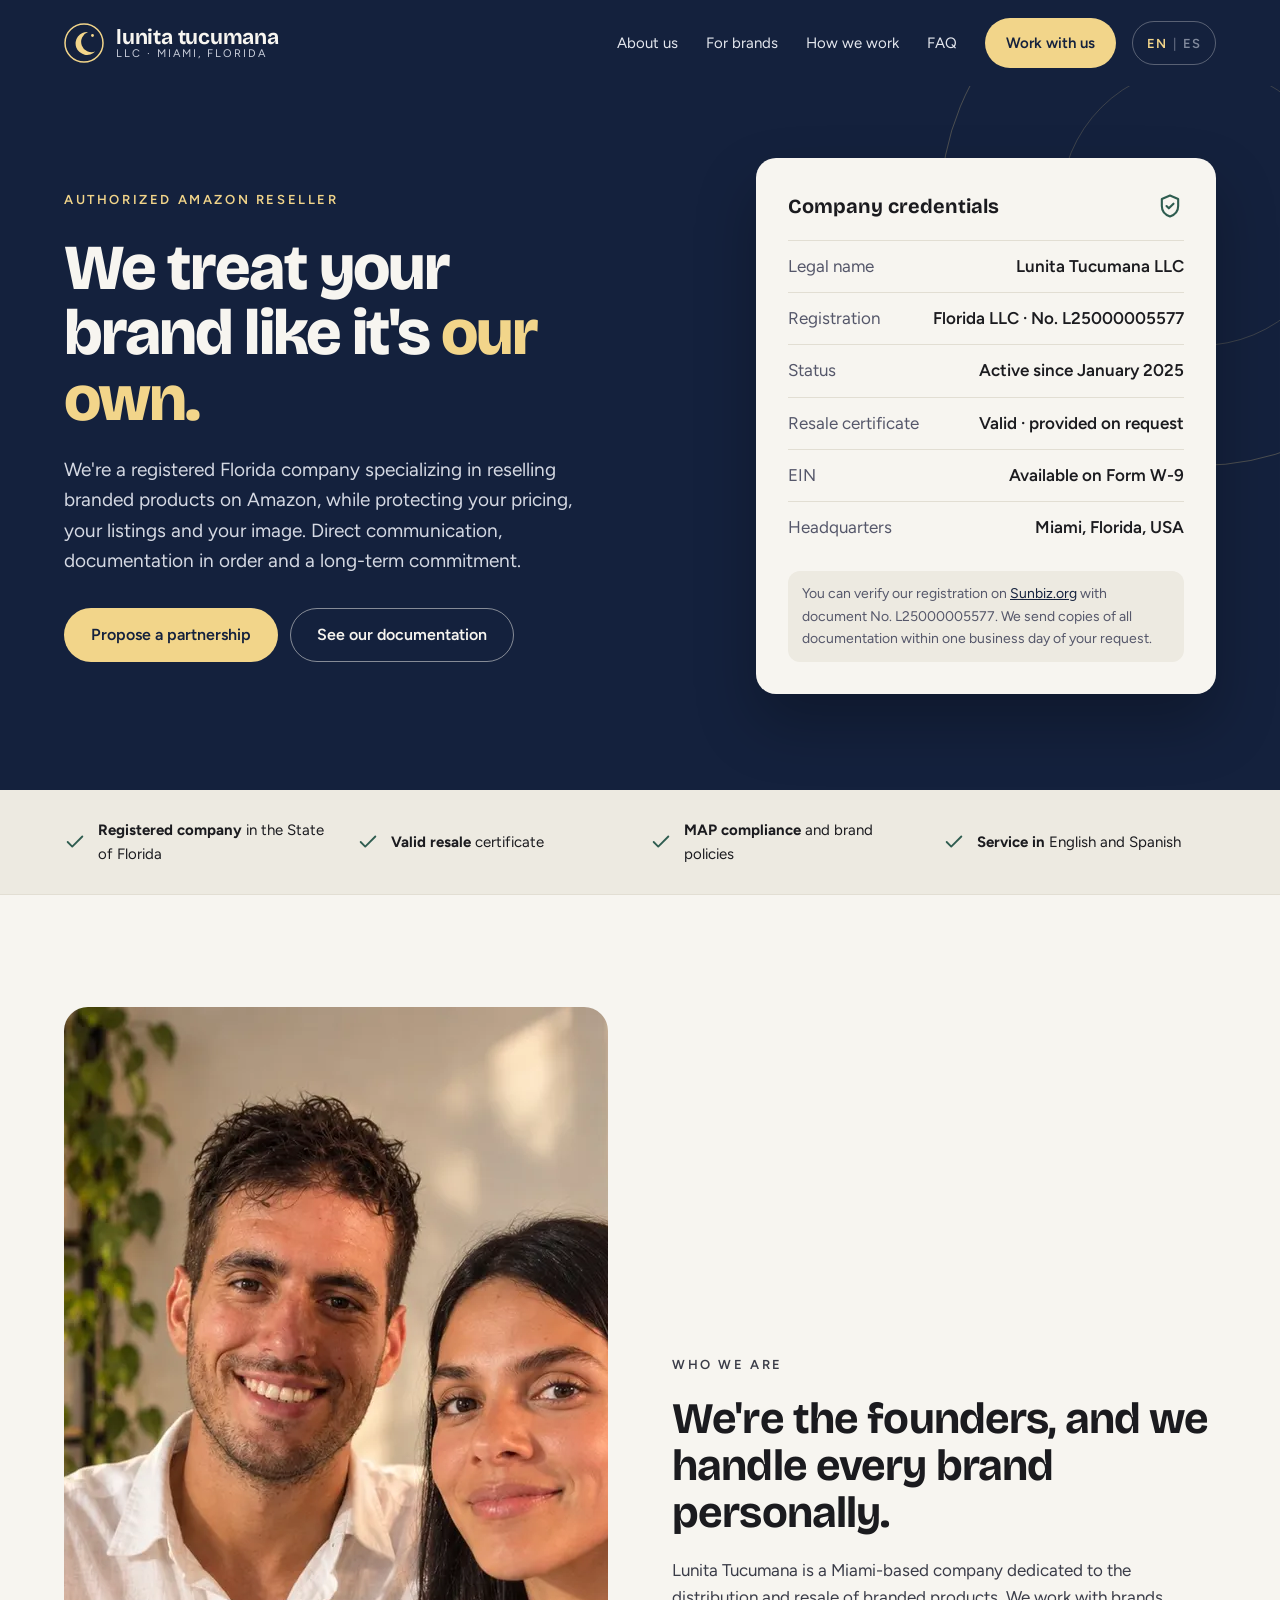
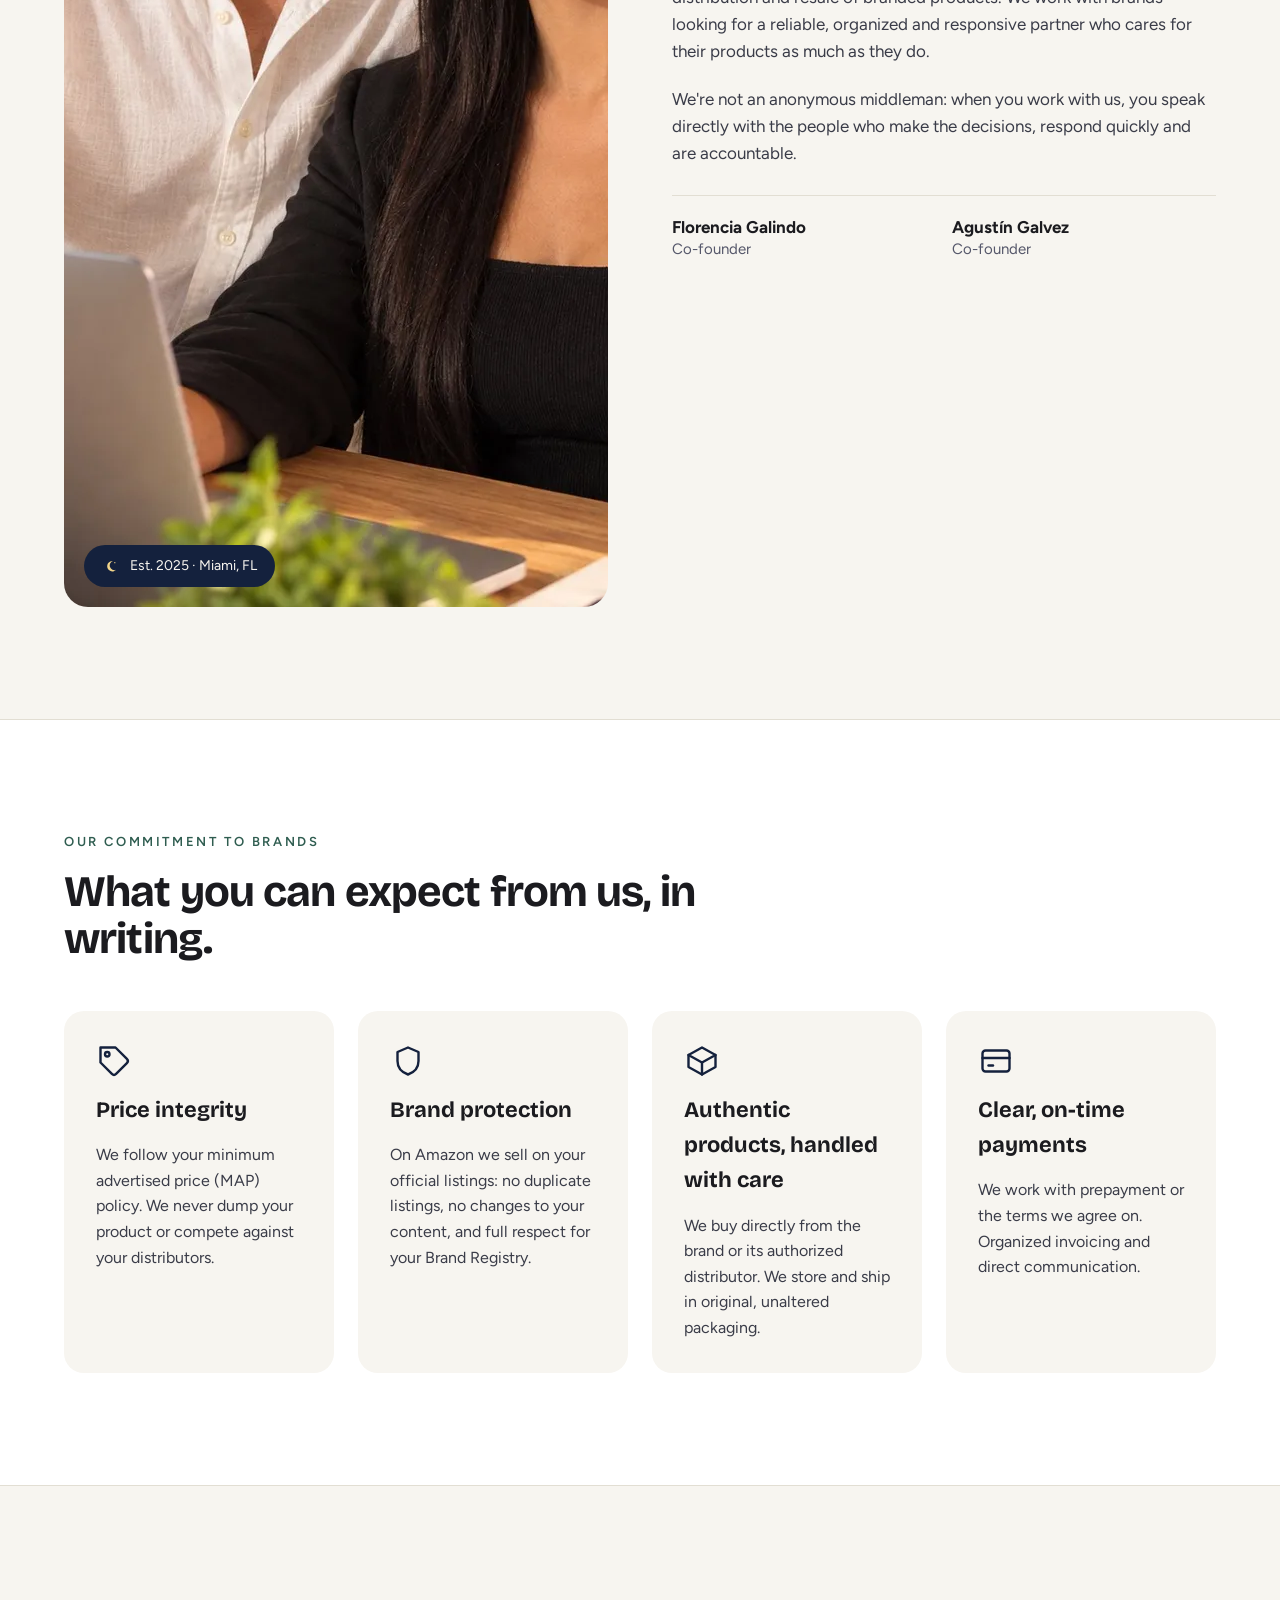
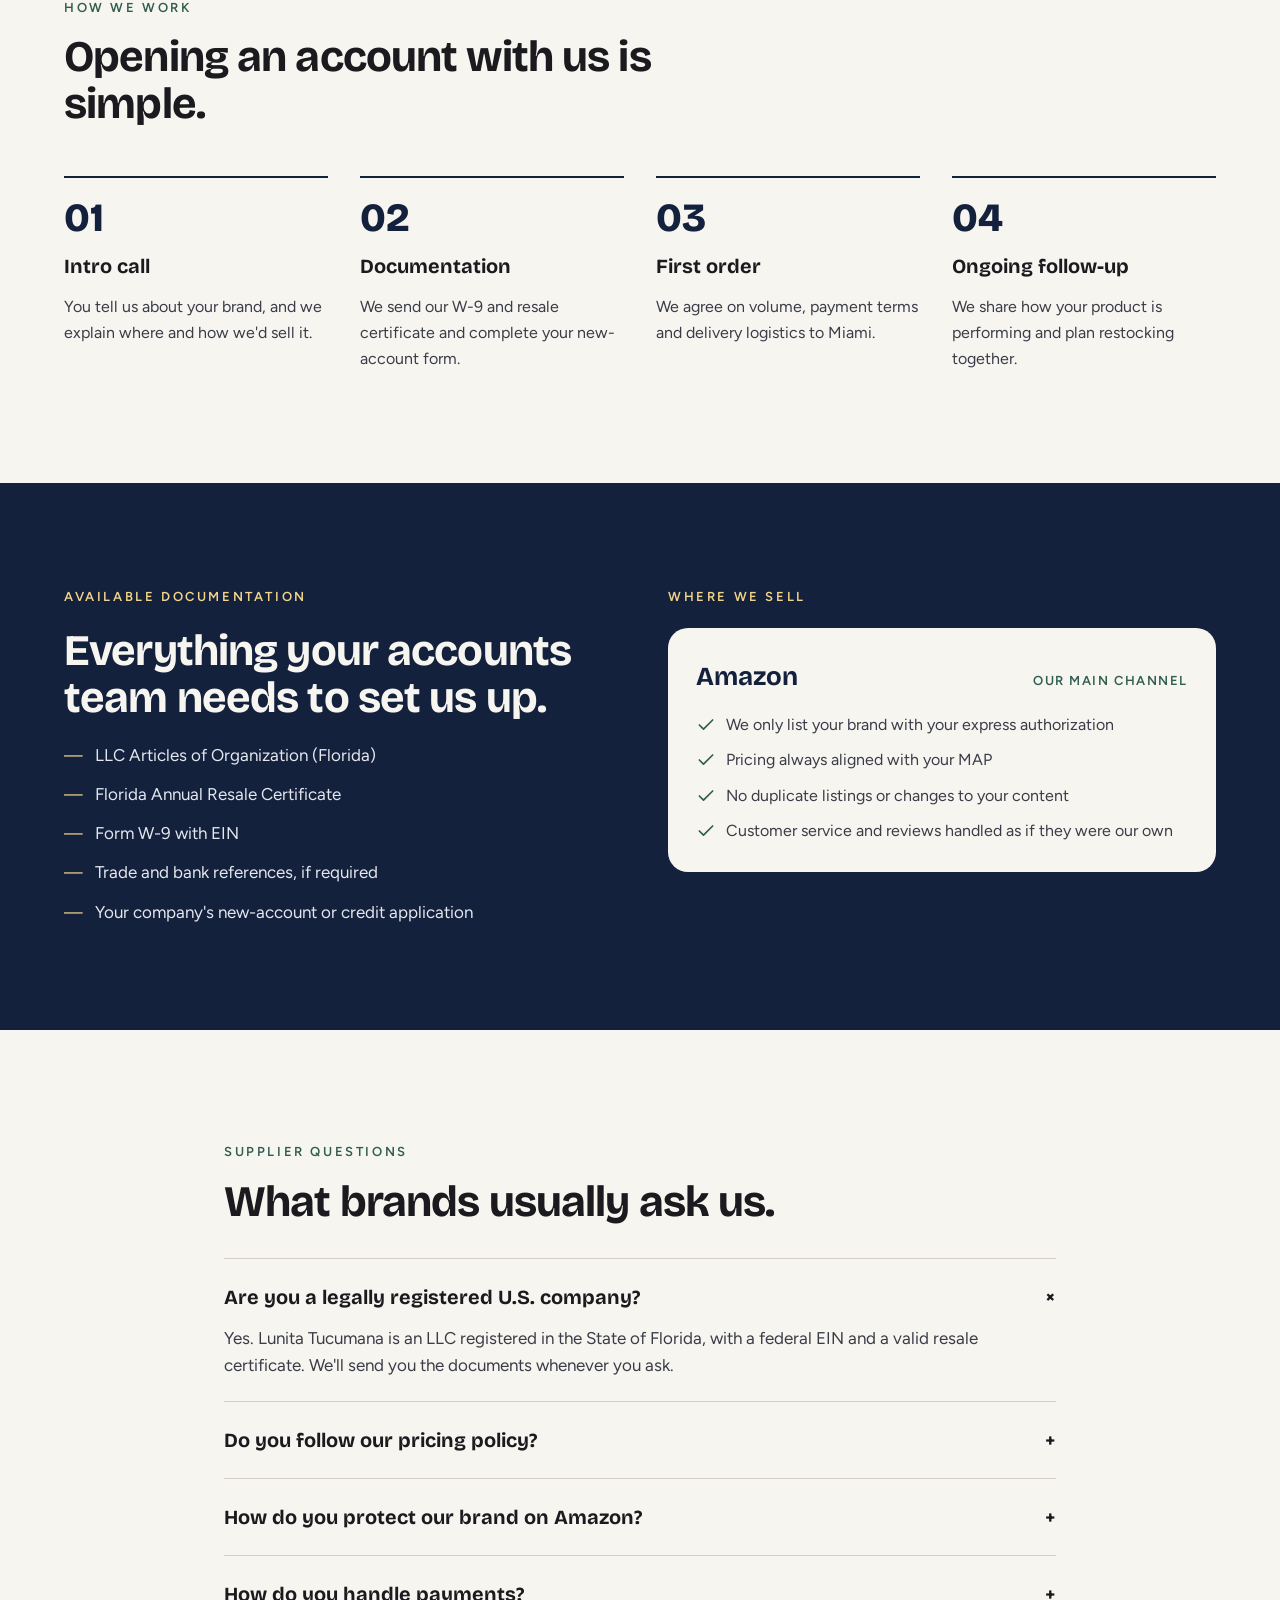
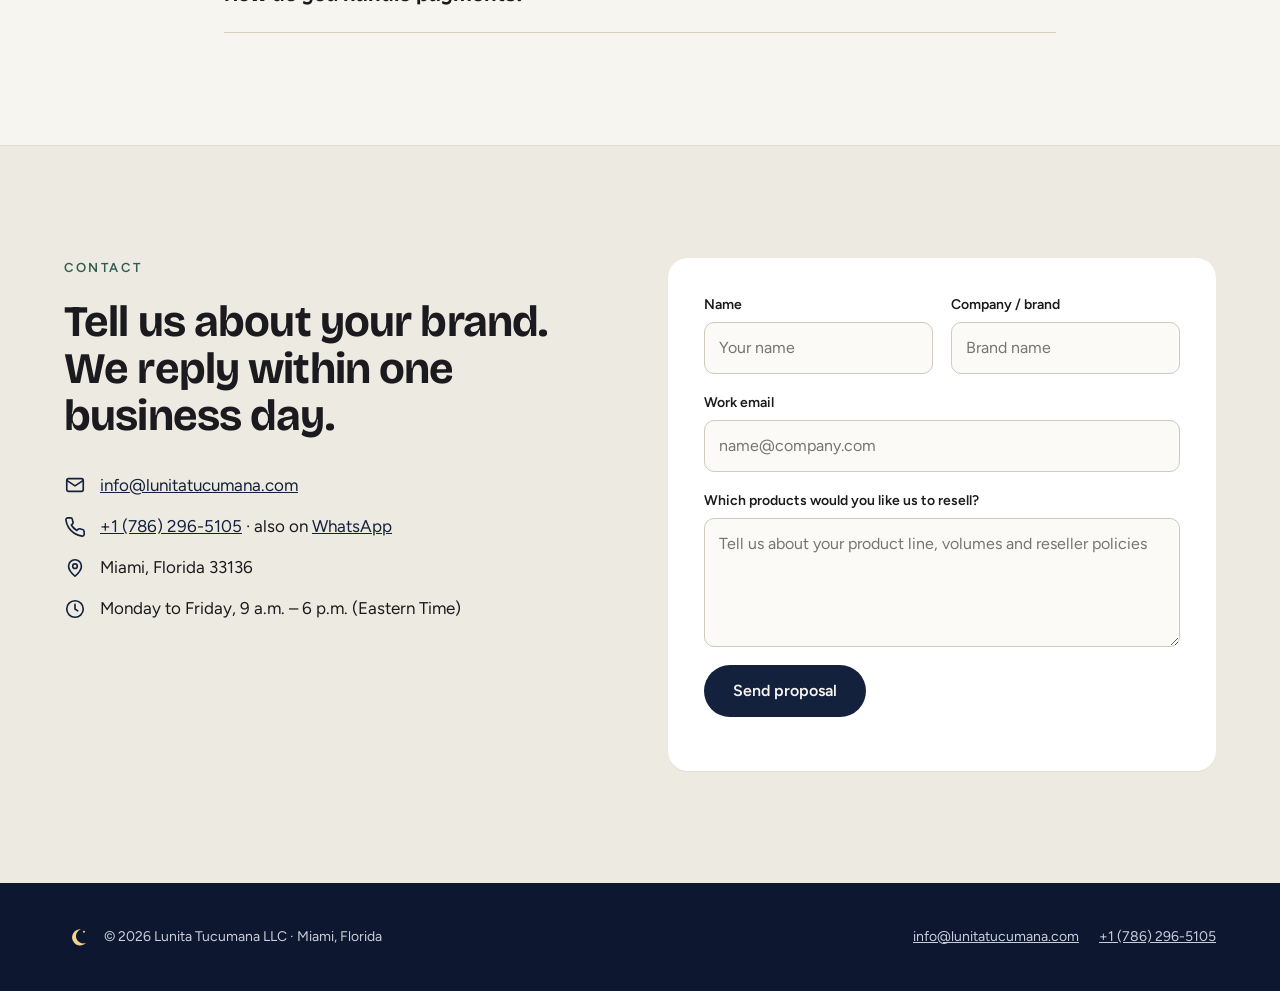
==== commit 1f5e6fa6: "Add files via upload" ====
--- a/index.html
+++ b/index.html
@@ -1,43 +1,53 @@
 <!doctype html>
-<html lang="es">
+<html lang="en">
 <head>
   <meta charset="utf-8">
   <meta name="viewport" content="width=device-width, initial-scale=1">
-  <title>Lunita Tucumana LLC — Reventa autorizada de marcas en Amazon · Miami, FL</title>
-  <meta name="description" content="Lunita Tucumana es una LLC registrada en Florida especializada en revender productos de marca en Amazon, respetando su precio, sus publicaciones y su imagen.">
+  <title>Lunita Tucumana LLC — Authorized Amazon reseller for brands · Miami, FL</title>
+  <meta name="description" content="Lunita Tucumana is a registered Florida LLC specializing in reselling branded products on Amazon while protecting each brand's pricing, listings and image.">
   <meta name="theme-color" content="#14213D">
 
-  <!-- Open Graph (cómo se ve el link al compartirlo) -->
+  <!-- Open Graph (how the link looks when shared) -->
   <meta property="og:type" content="website">
-  <meta property="og:title" content="Lunita Tucumana LLC — Cuidamos tu marca como si fuera nuestra">
-  <meta property="og:description" content="Reventa autorizada de productos de marca en Amazon, desde Miami, Florida.">
+  <meta property="og:title" content="Lunita Tucumana LLC — We treat your brand like it's our own">
+  <meta property="og:description" content="Authorized Amazon reselling for brands, from Miami, Florida.">
   <meta property="og:url" content="https://lunitatucumana.com/">
   <meta property="og:image" content="https://lunitatucumana.com/img/fundadores.jpg">
   <link rel="canonical" href="https://lunitatucumana.com/">
 
   <link rel="icon" href="img/favicon.svg" type="image/svg+xml">
 
-  <!-- Tipografías: Bricolage Grotesque (títulos) + Figtree (texto) -->
+  <!-- Fonts: Bricolage Grotesque (headings) + Figtree (body) -->
   <link rel="preconnect" href="https://fonts.googleapis.com">
   <link rel="preconnect" href="https://fonts.gstatic.com" crossorigin>
   <link href="https://fonts.googleapis.com/css2?family=Bricolage+Grotesque:opsz,wght@12..96,500;12..96,700;12..96,800&family=Figtree:wght@400;500;600&display=swap" rel="stylesheet">
 
   <link rel="stylesheet" href="css/styles.css">
+
+  <!-- Applies the saved language before the page paints, to avoid a flash of English -->
+  <script>
+    try {
+      if (localStorage.getItem('lt-lang') === 'es' || /[?&]lang=es/.test(location.search)) {
+        document.documentElement.classList.add('lang-pending');
+        setTimeout(function () { document.documentElement.classList.remove('lang-pending'); }, 1500);
+      }
+    } catch (e) {}
+  </script>
 </head>
 <body>
 
-<!-- Íconos reutilizables -->
+<!-- Reusable icons -->
 <svg width="0" height="0" style="position:absolute" aria-hidden="true">
   <symbol id="i-check" viewBox="0 0 24 24"><path d="M20 6L9 17l-5-5" fill="none" stroke="currentColor" stroke-width="2" stroke-linecap="round" stroke-linejoin="round"/></symbol>
   <symbol id="i-moon" viewBox="0 0 40 40"><path d="M24 9a11.5 11.5 0 1 0 7.2 19.6A9.2 9.2 0 1 1 24 9z" fill="currentColor"/><circle cx="28.5" cy="12.5" r="1.4" fill="currentColor"/></symbol>
 </svg>
 
-<a class="skip-link" href="#main">Saltar al contenido</a>
+<a class="skip-link" href="#main" data-i18n="skip">Skip to content</a>
 
 <!-- ================= HEADER ================= -->
 <header class="site-header">
   <div class="container header-inner">
-    <a href="#inicio" class="brand" aria-label="Lunita Tucumana, inicio">
+    <a href="#inicio" class="brand" aria-label="Lunita Tucumana, home" data-i18n-aria="brandAria">
       <img src="img/logo.svg" width="40" height="40" alt="">
       <span class="brand-text">
         <span class="brand-name">lunita tucumana</span>
@@ -45,16 +55,21 @@
       </span>
     </a>
 
-    <button class="nav-toggle" type="button" aria-expanded="false" aria-controls="nav" aria-label="Abrir menú">
-      <svg width="22" height="22" viewBox="0 0 24 24" fill="none" stroke="currentColor" stroke-width="2" stroke-linecap="round" aria-hidden="true"><path d="M4 7h16M4 12h16M4 17h16"/></svg>
-    </button>
-
-    <nav id="nav" class="nav" aria-label="Principal">
-      <a href="#nosotros">Nosotros</a>
-      <a href="#compromisos">Para marcas</a>
-      <a href="#proceso">Cómo trabajamos</a>
-      <a href="#preguntas">Preguntas</a>
-      <a href="#contacto" class="btn btn--luna">Trabajemos juntos</a>
+    <div class="header-actions">
+      <button class="lang-switch" type="button" aria-label="Ver el sitio en español" lang="es">
+        <span class="lang-opt" data-lang="en">EN</span><span class="lang-sep" aria-hidden="true">|</span><span class="lang-opt" data-lang="es">ES</span>
+      </button>
+      <button class="nav-toggle" type="button" aria-expanded="false" aria-controls="nav" aria-label="Open menu">
+        <svg width="22" height="22" viewBox="0 0 24 24" fill="none" stroke="currentColor" stroke-width="2" stroke-linecap="round" aria-hidden="true"><path d="M4 7h16M4 12h16M4 17h16"/></svg>
+      </button>
+    </div>
+
+    <nav id="nav" class="nav" aria-label="Main" data-i18n-aria="navAria">
+      <a href="#nosotros" data-i18n="navAbout">About us</a>
+      <a href="#compromisos" data-i18n="navBrands">For brands</a>
+      <a href="#proceso" data-i18n="navProcess">How we work</a>
+      <a href="#preguntas" data-i18n="navFaq">FAQ</a>
+      <a href="#contacto" class="btn btn--luna" data-i18n="navCta">Work with us</a>
     </nav>
   </div>
 </header>
@@ -68,195 +83,196 @@
 
   <div class="container hero-grid">
     <div class="hero-copy">
-      <p class="eyebrow eyebrow--luna">Reventa autorizada en Amazon</p>
-      <h1>Cuidamos tu marca como si fuera <span>nuestra.</span></h1>
-      <p class="hero-lead">Somos una empresa registrada en Florida especializada en revender productos de marca en Amazon, respetando su precio, sus publicaciones y su imagen. Trato directo, documentación en regla y compromiso de largo plazo.</p>
+      <p class="eyebrow eyebrow--luna" data-i18n="heroEyebrow">Authorized Amazon reseller</p>
+      <h1 data-i18n="heroTitle">We treat your brand like it's <span>our own.</span></h1>
+      <p class="hero-lead" data-i18n="heroLead">We're a registered Florida company specializing in reselling branded products on Amazon, while protecting your pricing, your listings and your image. Direct communication, documentation in order and a long-term commitment.</p>
       <div class="hero-actions">
-        <a href="#contacto" class="btn btn--luna">Proponer una alianza</a>
-        <a href="#documentacion" class="btn btn--ghost">Ver nuestra documentación</a>
+        <a href="#contacto" class="btn btn--luna" data-i18n="heroCta1">Propose a partnership</a>
+        <a href="#documentacion" class="btn btn--ghost" data-i18n="heroCta2">See our documentation</a>
       </div>
     </div>
 
     <aside class="cred-card" aria-labelledby="cred-title">
       <div class="cred-head">
-        <span id="cred-title" class="cred-title">Credenciales de la empresa</span>
+        <span id="cred-title" class="cred-title" data-i18n="credTitle">Company credentials</span>
         <svg width="28" height="28" viewBox="0 0 24 24" fill="none" stroke="#2F5D50" stroke-width="1.8" stroke-linecap="round" stroke-linejoin="round" aria-hidden="true"><path d="M12 3l7 3v6c0 4.5-3 7.6-7 9-4-1.4-7-4.5-7-9V6z"/><path d="M9 12l2 2 4-4"/></svg>
       </div>
       <dl class="cred-list">
-        <div class="cred-row"><dt>Razón social</dt><dd>Lunita Tucumana LLC</dd></div>
-        <div class="cred-row"><dt>Registro</dt><dd>Florida LLC · N° L25000005577</dd></div>
-        <div class="cred-row"><dt>Estado</dt><dd>Activa desde enero de 2025</dd></div>
-        <div class="cred-row"><dt>Certificado de reventa</dt><dd>Vigente · se envía a pedido</dd></div>
-        <div class="cred-row"><dt>EIN</dt><dd>Disponible en formulario W-9</dd></div>
-        <div class="cred-row"><dt>Sede</dt><dd>Miami, Florida, EE. UU.</dd></div>
+        <div class="cred-row"><dt data-i18n="credName">Legal name</dt><dd>Lunita Tucumana LLC</dd></div>
+        <div class="cred-row"><dt data-i18n="credReg">Registration</dt><dd data-i18n="credRegVal">Florida LLC · No. L25000005577</dd></div>
+        <div class="cred-row"><dt data-i18n="credStatus">Status</dt><dd data-i18n="credStatusVal">Active since January 2025</dd></div>
+        <div class="cred-row"><dt data-i18n="credResale">Resale certificate</dt><dd data-i18n="credResaleVal">Valid · provided on request</dd></div>
+        <div class="cred-row"><dt>EIN</dt><dd data-i18n="credEinVal">Available on Form W-9</dd></div>
+        <div class="cred-row"><dt data-i18n="credHq">Headquarters</dt><dd data-i18n="credHqVal">Miami, Florida, USA</dd></div>
       </dl>
-      <p class="cred-note">Podés verificar nuestro registro en <a href="https://search.sunbiz.org/Inquiry/CorporationSearch/ByDocumentNumber" target="_blank" rel="noopener">Sunbiz.org</a> con el N° L25000005577. Enviamos copia de toda la documentación dentro de las 24 h hábiles de tu solicitud.</p>
+      <p class="cred-note" data-i18n="credNote">You can verify our registration on <a href="https://search.sunbiz.org/Inquiry/CorporationSearch/ByDocumentNumber" target="_blank" rel="noopener">Sunbiz.org</a> with document No. L25000005577. We send copies of all documentation within one business day of your request.</p>
     </aside>
   </div>
 </section>
 
-<!-- ================= GARANTÍAS ================= -->
-<section class="trust" aria-label="Garantías">
+<!-- ================= TRUST STRIP ================= -->
+<section class="trust" aria-label="Guarantees" data-i18n-aria="trustAria">
   <div class="container trust-grid">
-    <div class="trust-item"><svg width="22" height="22" style="color:#2F5D50" aria-hidden="true"><use href="#i-check"/></svg><span><strong>Empresa registrada</strong> en el Estado de Florida</span></div>
-    <div class="trust-item"><svg width="22" height="22" style="color:#2F5D50" aria-hidden="true"><use href="#i-check"/></svg><span><strong>Certificado de reventa</strong> vigente</span></div>
-    <div class="trust-item"><svg width="22" height="22" style="color:#2F5D50" aria-hidden="true"><use href="#i-check"/></svg><span><strong>Respeto de MAP</strong> y políticas de marca</span></div>
-    <div class="trust-item"><svg width="22" height="22" style="color:#2F5D50" aria-hidden="true"><use href="#i-check"/></svg><span><strong>Atención en</strong> español e inglés</span></div>
-  </div>
-</section>
-
-<!-- ================= NOSOTROS ================= -->
+    <div class="trust-item"><svg width="22" height="22" style="color:#2F5D50" aria-hidden="true"><use href="#i-check"/></svg><span data-i18n="trust1"><strong>Registered company</strong> in the State of Florida</span></div>
+    <div class="trust-item"><svg width="22" height="22" style="color:#2F5D50" aria-hidden="true"><use href="#i-check"/></svg><span data-i18n="trust2"><strong>Valid resale</strong> certificate</span></div>
+    <div class="trust-item"><svg width="22" height="22" style="color:#2F5D50" aria-hidden="true"><use href="#i-check"/></svg><span data-i18n="trust3"><strong>MAP compliance</strong> and brand policies</span></div>
+    <div class="trust-item"><svg width="22" height="22" style="color:#2F5D50" aria-hidden="true"><use href="#i-check"/></svg><span data-i18n="trust4"><strong>Service in</strong> English and Spanish</span></div>
+  </div>
+</section>
+
+<!-- ================= ABOUT ================= -->
 <section id="nosotros" class="container section about">
   <figure class="about-photo">
     <picture>
       <source srcset="img/fundadores.webp" type="image/webp">
-      <img src="img/fundadores.jpg" width="900" height="1200" loading="lazy" alt="Los fundadores de Lunita Tucumana en su oficina de Miami">
+      <img src="img/fundadores.jpg" width="900" height="1200" loading="lazy" alt="Florencia Galindo and Agustín Galvez, founders of Lunita Tucumana" data-i18n-alt="photoAlt">
     </picture>
-    <figcaption><svg width="18" height="18" style="color:#F2D58A" aria-hidden="true"><use href="#i-moon"/></svg>Los fundadores, en Miami</figcaption>
+    <figcaption><svg width="18" height="18" style="color:#F2D58A" aria-hidden="true"><use href="#i-moon"/></svg><span data-i18n="photoBadge">Est. 2025 · Miami, FL</span></figcaption>
   </figure>
 
   <div class="about-copy">
-    <p class="eyebrow">Quiénes somos</p>
-    <h2>Somos los fundadores, y atendemos cada marca en persona.</h2>
-    <p>Lunita Tucumana es una empresa con sede en Miami dedicada a la distribución y reventa de productos de marca. Trabajamos con marcas que buscan un socio serio, ordenado y presente, que cuide su producto tanto como ellas.</p>
-    <p>No somos un intermediario anónimo: cuando trabajás con nosotros, hablás directamente con quienes toman las decisiones, responden rápido y rinden cuentas.</p>
+    <p class="eyebrow" data-i18n="aboutEyebrow">Who we are</p>
+    <h2 data-i18n="aboutTitle">We're the founders, and we handle every brand personally.</h2>
+    <p data-i18n="aboutP1">Lunita Tucumana is a Miami-based company dedicated to the distribution and resale of branded products. We work with brands looking for a reliable, organized and responsive partner who cares for their products as much as they do.</p>
+    <p data-i18n="aboutP2">We're not an anonymous middleman: when you work with us, you speak directly with the people who make the decisions, respond quickly and are accountable.</p>
     <div class="founders">
-      <div class="founder"><strong>Florencia Galindo</strong><span>Cofundadora</span></div>
-      <div class="founder"><strong>Agustín Galvez</strong><span>Cofundador</span></div>
-    </div>
-  </div>
-</section>
-
-<!-- ================= COMPROMISOS ================= -->
+      <div class="founder"><strong>Florencia Galindo</strong><span data-i18n="cofounderF">Co-founder</span></div>
+      <div class="founder"><strong>Agustín Galvez</strong><span data-i18n="cofounderM">Co-founder</span></div>
+    </div>
+  </div>
+</section>
+
+<!-- ================= COMMITMENTS ================= -->
 <section id="compromisos" class="commitments">
   <div class="container section">
     <div class="section-head">
-      <p class="eyebrow">Nuestro compromiso con las marcas</p>
-      <h2>Lo que podés esperar de nosotros, por escrito.</h2>
+      <p class="eyebrow" data-i18n="commitEyebrow">Our commitment to brands</p>
+      <h2 data-i18n="commitTitle">What you can expect from us, in writing.</h2>
     </div>
     <div class="cards">
       <article class="card">
         <svg width="36" height="36" viewBox="0 0 24 24" fill="none" stroke="#14213D" stroke-width="1.6" stroke-linecap="round" stroke-linejoin="round" aria-hidden="true"><path d="M20.6 13.4l-7.2 7.2a2 2 0 0 1-2.8 0L3 13V3h10l7.6 7.6a2 2 0 0 1 0 2.8z"/><circle cx="7.5" cy="7.5" r="1.5"/></svg>
-        <h3>Respeto de precios</h3>
-        <p>Cumplimos tu política de precio mínimo anunciado (MAP). Nunca rematamos tu producto ni competimos contra tus distribuidores.</p>
+        <h3 data-i18n="c1Title">Price integrity</h3>
+        <p data-i18n="c1Text">We follow your minimum advertised price (MAP) policy. We never dump your product or compete against your distributors.</p>
       </article>
       <article class="card">
         <svg width="36" height="36" viewBox="0 0 24 24" fill="none" stroke="#14213D" stroke-width="1.6" stroke-linecap="round" stroke-linejoin="round" aria-hidden="true"><path d="M12 3l7 3v6c0 4.5-3 7.6-7 9-4-1.4-7-4.5-7-9V6z"/></svg>
-        <h3>Protección de tu imagen</h3>
-        <p>En Amazon vendemos sobre tus publicaciones oficiales: no creamos listings duplicados, no modificamos tu contenido y respetamos tu Brand Registry.</p>
+        <h3 data-i18n="c2Title">Brand protection</h3>
+        <p data-i18n="c2Text">On Amazon we sell on your official listings: no duplicate listings, no changes to your content, and full respect for your Brand Registry.</p>
       </article>
       <article class="card">
         <svg width="36" height="36" viewBox="0 0 24 24" fill="none" stroke="#14213D" stroke-width="1.6" stroke-linecap="round" stroke-linejoin="round" aria-hidden="true"><path d="M21 8l-9-5-9 5 9 5 9-5z"/><path d="M3 8v8l9 5 9-5V8"/><path d="M12 13v8"/></svg>
-        <h3>Producto original, bien tratado</h3>
-        <p>Compramos directo a la marca o a su distribuidor oficial. Almacenamos y entregamos en empaque original, sin alteraciones.</p>
+        <h3 data-i18n="c3Title">Authentic products, handled with care</h3>
+        <p data-i18n="c3Text">We buy directly from the brand or its authorized distributor. We store and ship in original, unaltered packaging.</p>
       </article>
       <article class="card">
         <svg width="36" height="36" viewBox="0 0 24 24" fill="none" stroke="#14213D" stroke-width="1.6" stroke-linecap="round" stroke-linejoin="round" aria-hidden="true"><rect x="3" y="5" width="18" height="14" rx="2"/><path d="M3 10h18"/><path d="M7 15h3"/></svg>
-        <h3>Pagos claros y puntuales</h3>
-        <p>Trabajamos con pago anticipado o con los términos que acordemos. Facturación ordenada y comunicación directa.</p>
-      </article>
-    </div>
-  </div>
-</section>
-
-<!-- ================= PROCESO ================= -->
+        <h3 data-i18n="c4Title">Clear, on-time payments</h3>
+        <p data-i18n="c4Text">We work with prepayment or the terms we agree on. Organized invoicing and direct communication.</p>
+      </article>
+    </div>
+  </div>
+</section>
+
+<!-- ================= PROCESS ================= -->
 <section id="proceso" class="container section process">
   <div class="section-head">
-    <p class="eyebrow">Cómo trabajamos</p>
-    <h2>Abrir una cuenta con nosotros es simple.</h2>
+    <p class="eyebrow" data-i18n="procEyebrow">How we work</p>
+    <h2 data-i18n="procTitle">Opening an account with us is simple.</h2>
   </div>
   <ol class="steps">
-    <li class="step"><span class="step-num">01</span><h3>Conversación inicial</h3><p>Nos contás sobre tu marca y te contamos dónde y cómo la venderíamos.</p></li>
-    <li class="step"><span class="step-num">02</span><h3>Documentación</h3><p>Enviamos W-9, certificado de reventa y completamos tu formulario de alta.</p></li>
-    <li class="step"><span class="step-num">03</span><h3>Primer pedido</h3><p>Acordamos volumen, condiciones de pago y logística de entrega en Miami.</p></li>
-    <li class="step"><span class="step-num">04</span><h3>Seguimiento</h3><p>Te compartimos cómo se mueve tu producto y planificamos juntos la reposición.</p></li>
+    <li class="step"><span class="step-num">01</span><h3 data-i18n="s1Title">Intro call</h3><p data-i18n="s1Text">You tell us about your brand, and we explain where and how we'd sell it.</p></li>
+    <li class="step"><span class="step-num">02</span><h3 data-i18n="s2Title">Documentation</h3><p data-i18n="s2Text">We send our W-9 and resale certificate and complete your new-account form.</p></li>
+    <li class="step"><span class="step-num">03</span><h3 data-i18n="s3Title">First order</h3><p data-i18n="s3Text">We agree on volume, payment terms and delivery logistics to Miami.</p></li>
+    <li class="step"><span class="step-num">04</span><h3 data-i18n="s4Title">Ongoing follow-up</h3><p data-i18n="s4Text">We share how your product is performing and plan restocking together.</p></li>
   </ol>
 </section>
 
-<!-- ================= DOCUMENTACIÓN Y CANALES ================= -->
+<!-- ================= DOCUMENTATION & CHANNELS ================= -->
 <section id="documentacion" class="docs">
   <div class="container docs-grid">
     <div class="docs-col">
-      <p class="eyebrow eyebrow--luna">Documentación disponible</p>
-      <h2>Todo lo que tu equipo de cuentas necesita para darnos de alta.</h2>
+      <p class="eyebrow eyebrow--luna" data-i18n="docsEyebrow">Available documentation</p>
+      <h2 data-i18n="docsTitle">Everything your accounts team needs to set us up.</h2>
       <ul class="dash-list">
-        <li>Artículos de organización de la LLC (Florida)</li>
-        <li>Certificado de reventa (Florida Annual Resale Certificate)</li>
-        <li>Formulario W-9 con EIN</li>
-        <li>Referencias comerciales y bancarias, si se requieren</li>
-        <li>Formulario de alta de cliente o solicitud de crédito de tu empresa</li>
+        <li data-i18n="d1">LLC Articles of Organization (Florida)</li>
+        <li data-i18n="d2">Florida Annual Resale Certificate</li>
+        <li data-i18n="d3">Form W-9 with EIN</li>
+        <li data-i18n="d4">Trade and bank references, if required</li>
+        <li data-i18n="d5">Your company's new-account or credit application</li>
       </ul>
     </div>
 
     <div class="docs-col">
-      <p class="eyebrow eyebrow--luna">Dónde vendemos</p>
+      <p class="eyebrow eyebrow--luna" data-i18n="whereEyebrow">Where we sell</p>
       <div class="amazon-card">
-        <div class="amazon-head"><strong>Amazon</strong><span>Nuestro canal principal</span></div>
+        <div class="amazon-head"><strong>Amazon</strong><span data-i18n="amzMain">Our main channel</span></div>
         <ul class="check-list">
-          <li><svg width="20" height="20" style="color:#2F5D50" aria-hidden="true"><use href="#i-check"/></svg>Solo listamos tu marca con tu autorización expresa</li>
-          <li><svg width="20" height="20" style="color:#2F5D50" aria-hidden="true"><use href="#i-check"/></svg>Precio siempre alineado con tu MAP</li>
-          <li><svg width="20" height="20" style="color:#2F5D50" aria-hidden="true"><use href="#i-check"/></svg>Sin listings duplicados ni cambios a tu contenido</li>
-          <li><svg width="20" height="20" style="color:#2F5D50" aria-hidden="true"><use href="#i-check"/></svg>Atención al cliente y reseñas cuidadas como propias</li>
+          <li><svg width="20" height="20" style="color:#2F5D50" aria-hidden="true"><use href="#i-check"/></svg><span data-i18n="a1">We only list your brand with your express authorization</span></li>
+          <li><svg width="20" height="20" style="color:#2F5D50" aria-hidden="true"><use href="#i-check"/></svg><span data-i18n="a2">Pricing always aligned with your MAP</span></li>
+          <li><svg width="20" height="20" style="color:#2F5D50" aria-hidden="true"><use href="#i-check"/></svg><span data-i18n="a3">No duplicate listings or changes to your content</span></li>
+          <li><svg width="20" height="20" style="color:#2F5D50" aria-hidden="true"><use href="#i-check"/></svg><span data-i18n="a4">Customer service and reviews handled as if they were our own</span></li>
         </ul>
       </div>
     </div>
   </div>
 </section>
 
-<!-- ================= PREGUNTAS ================= -->
+<!-- ================= FAQ ================= -->
 <section id="preguntas" class="container section faq">
   <div class="section-head">
-    <p class="eyebrow">Preguntas de proveedores</p>
-    <h2>Lo que suelen preguntarnos.</h2>
+    <p class="eyebrow" data-i18n="faqEyebrow">Supplier questions</p>
+    <h2 data-i18n="faqTitle">What brands usually ask us.</h2>
   </div>
   <div class="faq-list">
     <details open>
-      <summary>¿Son una empresa legalmente constituida en EE. UU.?</summary>
-      <p>Sí. Lunita Tucumana es una LLC registrada en el Estado de Florida, con EIN federal y certificado de reventa vigente. Te enviamos los comprobantes cuando los pidas.</p>
+      <summary data-i18n="q1">Are you a legally registered U.S. company?</summary>
+      <p data-i18n="r1">Yes. Lunita Tucumana is an LLC registered in the State of Florida, with a federal EIN and a valid resale certificate. We'll send you the documents whenever you ask.</p>
     </details>
     <details>
-      <summary>¿Respetan nuestra política de precios?</summary>
-      <p>Siempre. Firmamos tu acuerdo de MAP o de distribución y lo aplicamos en todos nuestros canales.</p>
+      <summary data-i18n="q2">Do you follow our pricing policy?</summary>
+      <p data-i18n="r2">Always. We sign your MAP or distribution agreement and apply it across all our channels.</p>
     </details>
     <details>
-      <summary>¿Cómo cuidan nuestra marca en Amazon?</summary>
-      <p>Vendemos sobre tus publicaciones oficiales, respetamos tu MAP y tu Brand Registry, y no listamos nada sin tu autorización. Si preferís limitar productos o regiones, lo acordamos por escrito antes del primer pedido.</p>
+      <summary data-i18n="q3">How do you protect our brand on Amazon?</summary>
+      <p data-i18n="r3">We sell on your official listings, follow your MAP and Brand Registry, and never list anything without your authorization. If you'd like to limit products or regions, we agree on it in writing before the first order.</p>
     </details>
     <details>
-      <summary>¿Cómo manejan los pagos?</summary>
-      <p>Podemos comenzar con pago anticipado y, a medida que crece la relación, evaluar términos de crédito según tus políticas.</p>
-    </details>
-  </div>
-</section>
-
-<!-- ================= CONTACTO ================= -->
+      <summary data-i18n="q4">How do you handle payments?</summary>
+      <p data-i18n="r4">We can start with prepayment and, as the relationship grows, discuss credit terms under your policies.</p>
+    </details>
+  </div>
+</section>
+
+<!-- ================= CONTACT ================= -->
 <section id="contacto" class="contact">
   <div class="container section contact-grid">
     <div class="contact-info">
-      <p class="eyebrow">Contacto</p>
-      <h2>Contanos sobre tu marca. Te respondemos en un día hábil.</h2>
+      <p class="eyebrow" data-i18n="contactEyebrow">Contact</p>
+      <h2 data-i18n="contactTitle">Tell us about your brand. We reply within one business day.</h2>
       <div class="contact-list">
         <div><svg width="22" height="22" viewBox="0 0 24 24" fill="none" stroke="#14213D" stroke-width="1.8" stroke-linecap="round" stroke-linejoin="round" aria-hidden="true"><rect x="3" y="5" width="18" height="14" rx="2"/><path d="M3 7l9 6 9-6"/></svg><a href="mailto:info@lunitatucumana.com">info@lunitatucumana.com</a></div>
-        <div><svg width="22" height="22" viewBox="0 0 24 24" fill="none" stroke="#14213D" stroke-width="1.8" stroke-linecap="round" stroke-linejoin="round" aria-hidden="true"><path d="M22 16.9v3a2 2 0 0 1-2.2 2 19.8 19.8 0 0 1-8.6-3.1 19.5 19.5 0 0 1-6-6A19.8 19.8 0 0 1 2.1 4.2 2 2 0 0 1 4.1 2h3a2 2 0 0 1 2 1.7c.1.9.4 1.8.7 2.7a2 2 0 0 1-.5 2.1L8 9.8a16 16 0 0 0 6 6l1.3-1.3a2 2 0 0 1 2.1-.5c.9.3 1.8.6 2.7.7a2 2 0 0 1 1.7 2z"/></svg><span><a href="tel:+17862965105">+1 (786) 296-5105</a> · también por <a href="https://wa.me/17862965105" target="_blank" rel="noopener">WhatsApp</a></span></div>
+        <div><svg width="22" height="22" viewBox="0 0 24 24" fill="none" stroke="#14213D" stroke-width="1.8" stroke-linecap="round" stroke-linejoin="round" aria-hidden="true"><path d="M22 16.9v3a2 2 0 0 1-2.2 2 19.8 19.8 0 0 1-8.6-3.1 19.5 19.5 0 0 1-6-6A19.8 19.8 0 0 1 2.1 4.2 2 2 0 0 1 4.1 2h3a2 2 0 0 1 2 1.7c.1.9.4 1.8.7 2.7a2 2 0 0 1-.5 2.1L8 9.8a16 16 0 0 0 6 6l1.3-1.3a2 2 0 0 1 2.1-.5c.9.3 1.8.6 2.7.7a2 2 0 0 1 1.7 2z"/></svg><span data-i18n="phone"><a href="tel:+17862965105">+1 (786) 296-5105</a> · also on <a href="https://wa.me/17862965105" target="_blank" rel="noopener">WhatsApp</a></span></div>
         <div><svg width="22" height="22" viewBox="0 0 24 24" fill="none" stroke="#14213D" stroke-width="1.8" stroke-linecap="round" stroke-linejoin="round" aria-hidden="true"><path d="M12 21s-7-6.2-7-11a7 7 0 0 1 14 0c0 4.8-7 11-7 11z"/><circle cx="12" cy="10" r="2.5"/></svg><span>Miami, Florida 33136</span></div>
-        <div><svg width="22" height="22" viewBox="0 0 24 24" fill="none" stroke="#14213D" stroke-width="1.8" stroke-linecap="round" stroke-linejoin="round" aria-hidden="true"><circle cx="12" cy="12" r="9"/><path d="M12 7v5l3 2"/></svg><span>Lunes a viernes, 9 a 18 h (hora del Este)</span></div>
-      </div>
-    </div>
-
-    <!-- Formulario: envía a info@lunitatucumana.com mediante FormSubmit (funciona en GitHub Pages) -->
+        <div><svg width="22" height="22" viewBox="0 0 24 24" fill="none" stroke="#14213D" stroke-width="1.8" stroke-linecap="round" stroke-linejoin="round" aria-hidden="true"><circle cx="12" cy="12" r="9"/><path d="M12 7v5l3 2"/></svg><span data-i18n="hours">Monday to Friday, 9 a.m. – 6 p.m. (Eastern Time)</span></div>
+      </div>
+    </div>
+
+    <!-- Form: sends to info@lunitatucumana.com through FormSubmit (works on GitHub Pages) -->
     <form class="form" name="contacto" method="POST" action="https://formsubmit.co/info@lunitatucumana.com">
-      <input type="hidden" name="_subject" value="Nueva propuesta de marca — lunitatucumana.com">
+      <input type="hidden" name="_subject" value="New brand inquiry — lunitatucumana.com">
       <input type="hidden" name="_template" value="table">
       <input type="hidden" name="_next" value="https://lunitatucumana.com/gracias.html">
-      <p class="form-hidden"><label>No completar: <input type="text" name="_honey" tabindex="-1" autocomplete="off"></label></p>
+      <input type="hidden" name="language" value="English">
+      <p class="form-hidden"><label>Leave blank: <input type="text" name="_honey" tabindex="-1" autocomplete="off"></label></p>
 
       <div class="form-row">
-        <label>Nombre<input type="text" name="nombre" placeholder="Tu nombre" autocomplete="name" required></label>
-        <label>Empresa / marca<input type="text" name="empresa" placeholder="Nombre de la marca" autocomplete="organization" required></label>
-      </div>
-      <label>Email corporativo<input type="email" name="email" placeholder="nombre@empresa.com" autocomplete="email" required></label>
-      <label>¿Qué productos querés distribuir?<textarea name="mensaje" rows="4" placeholder="Contanos sobre la línea, volúmenes y políticas de reventa" required></textarea></label>
-      <button type="submit" class="btn btn--noche">Enviar propuesta</button>
+        <label><span data-i18n="fName">Name</span><input type="text" name="name" placeholder="Your name" data-i18n-ph="fNamePh" autocomplete="name" required></label>
+        <label><span data-i18n="fCompany">Company / brand</span><input type="text" name="company" placeholder="Brand name" data-i18n-ph="fCompanyPh" autocomplete="organization" required></label>
+      </div>
+      <label><span data-i18n="fEmail">Work email</span><input type="email" name="email" placeholder="name@company.com" data-i18n-ph="fEmailPh" autocomplete="email" required></label>
+      <label><span data-i18n="fMsg">Which products would you like us to resell?</span><textarea name="message" rows="4" placeholder="Tell us about your product line, volumes and reseller policies" data-i18n-ph="fMsgPh" required></textarea></label>
+      <button type="submit" class="btn btn--noche" data-i18n="fSend">Send proposal</button>
       <p class="form-status" role="status" aria-live="polite"></p>
     </form>
   </div>
--- a/css/styles.css
+++ b/css/styles.css
@@ -305,3 +305,40 @@
   html { scroll-behavior: auto; }
   .btn, .faq-list summary::after { transition: none; }
 }
+
+/* ---------- Selector de idioma ---------- */
+.lang-pending body { visibility: hidden; }
+
+.header-inner { position: relative; }
+.nav { order: 2; margin-left: auto; }
+.header-actions { order: 3; display: flex; align-items: center; gap: 10px; }
+
+.lang-switch {
+  display: inline-flex; align-items: center; gap: 6px;
+  min-height: 44px; padding: 0 14px;
+  background: transparent; color: var(--claro);
+  border: 1.5px solid rgba(247,245,240,0.3); border-radius: 999px;
+  font-family: inherit; font-size: 13px; font-weight: 600; letter-spacing: 0.08em;
+  cursor: pointer;
+}
+.lang-switch:hover { border-color: var(--luna); }
+.lang-opt { opacity: 0.6; }
+.lang-opt.is-active { opacity: 1; color: var(--luna); }
+.lang-sep { opacity: 0.4; }
+
+@media (max-width: 900px) {
+  .nav { margin-left: 0; }
+}
+
+@media (max-width: 480px) {
+  .header-inner { gap: 10px; }
+  .brand { gap: 10px; min-width: 0; }
+  .brand img { width: 34px; height: 34px; }
+  .brand-name { font-size: 18px; white-space: nowrap; }
+  .brand-sub { font-size: 10px; letter-spacing: 0.12em; white-space: nowrap; }
+  .header-actions { gap: 8px; flex: none; }
+  .lang-switch { padding: 0 10px; }
+}
+@media (max-width: 370px) {
+  .brand-sub { display: none; }
+}
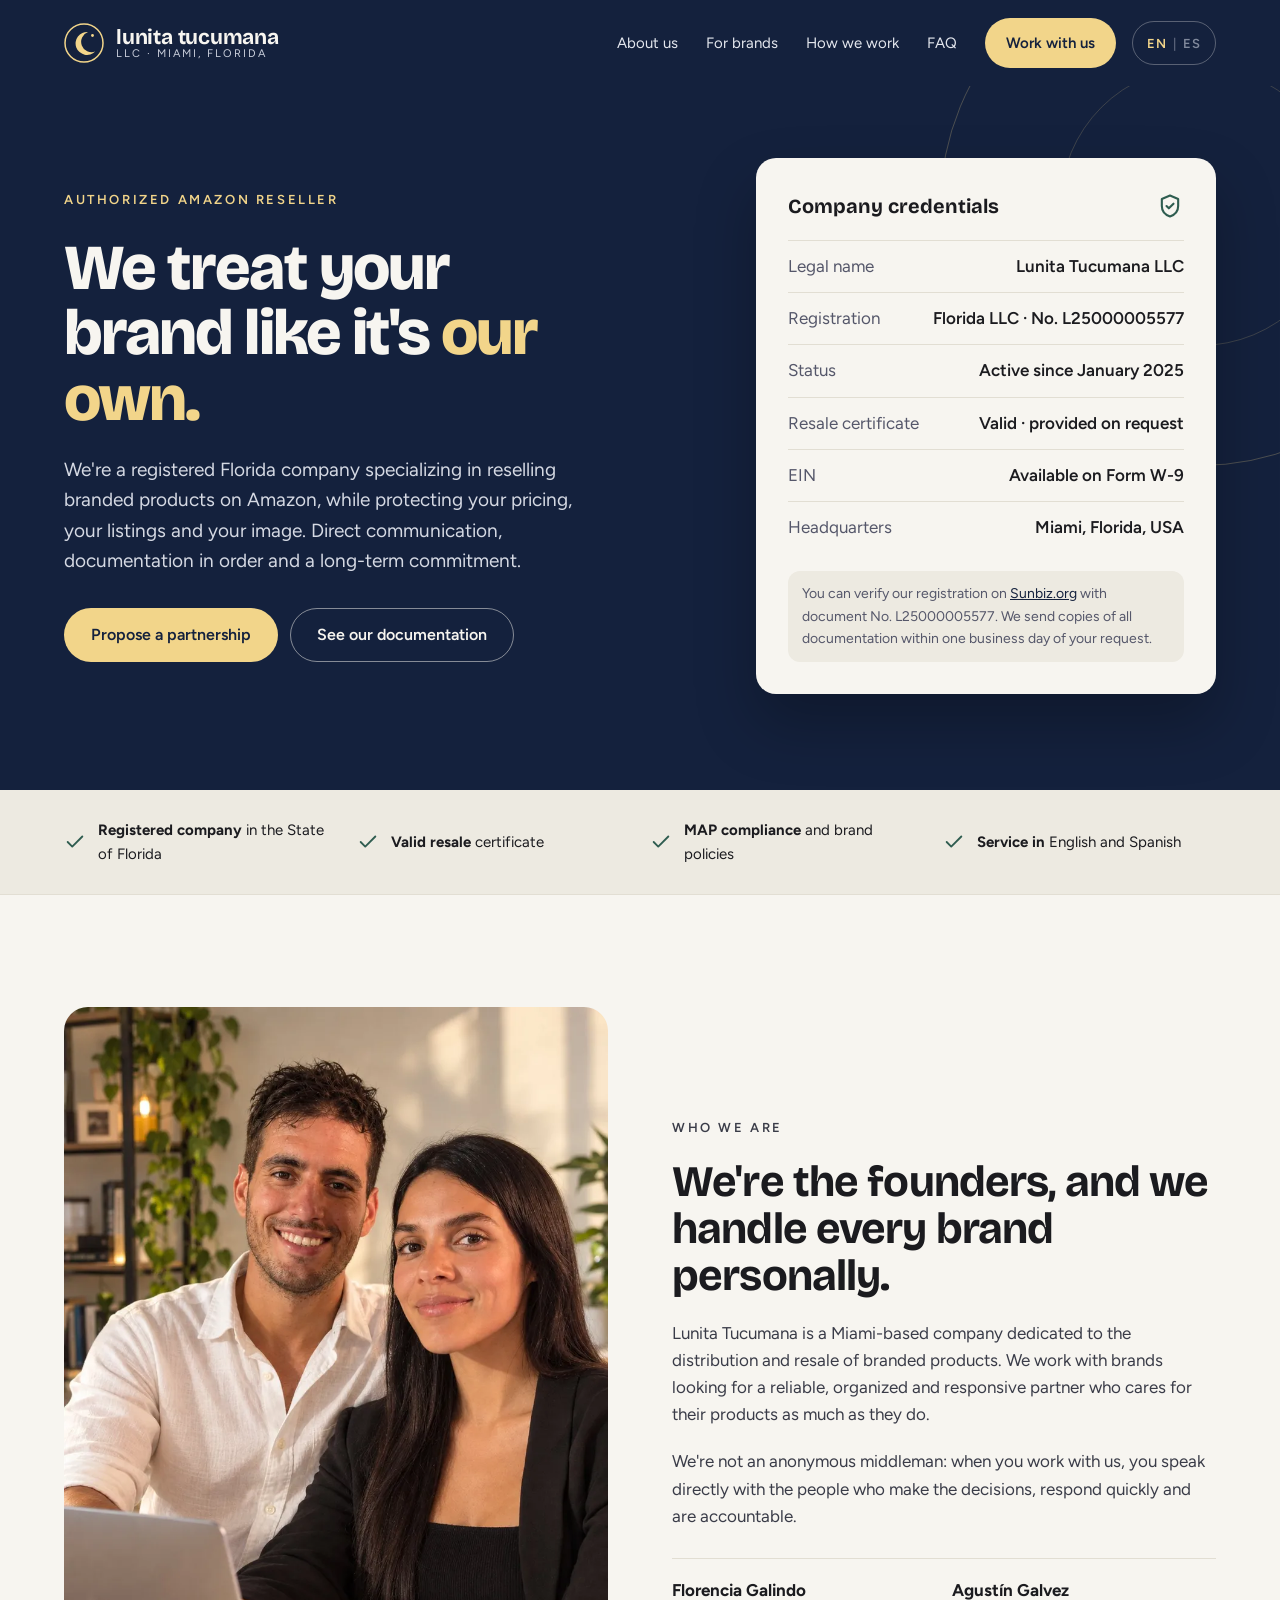
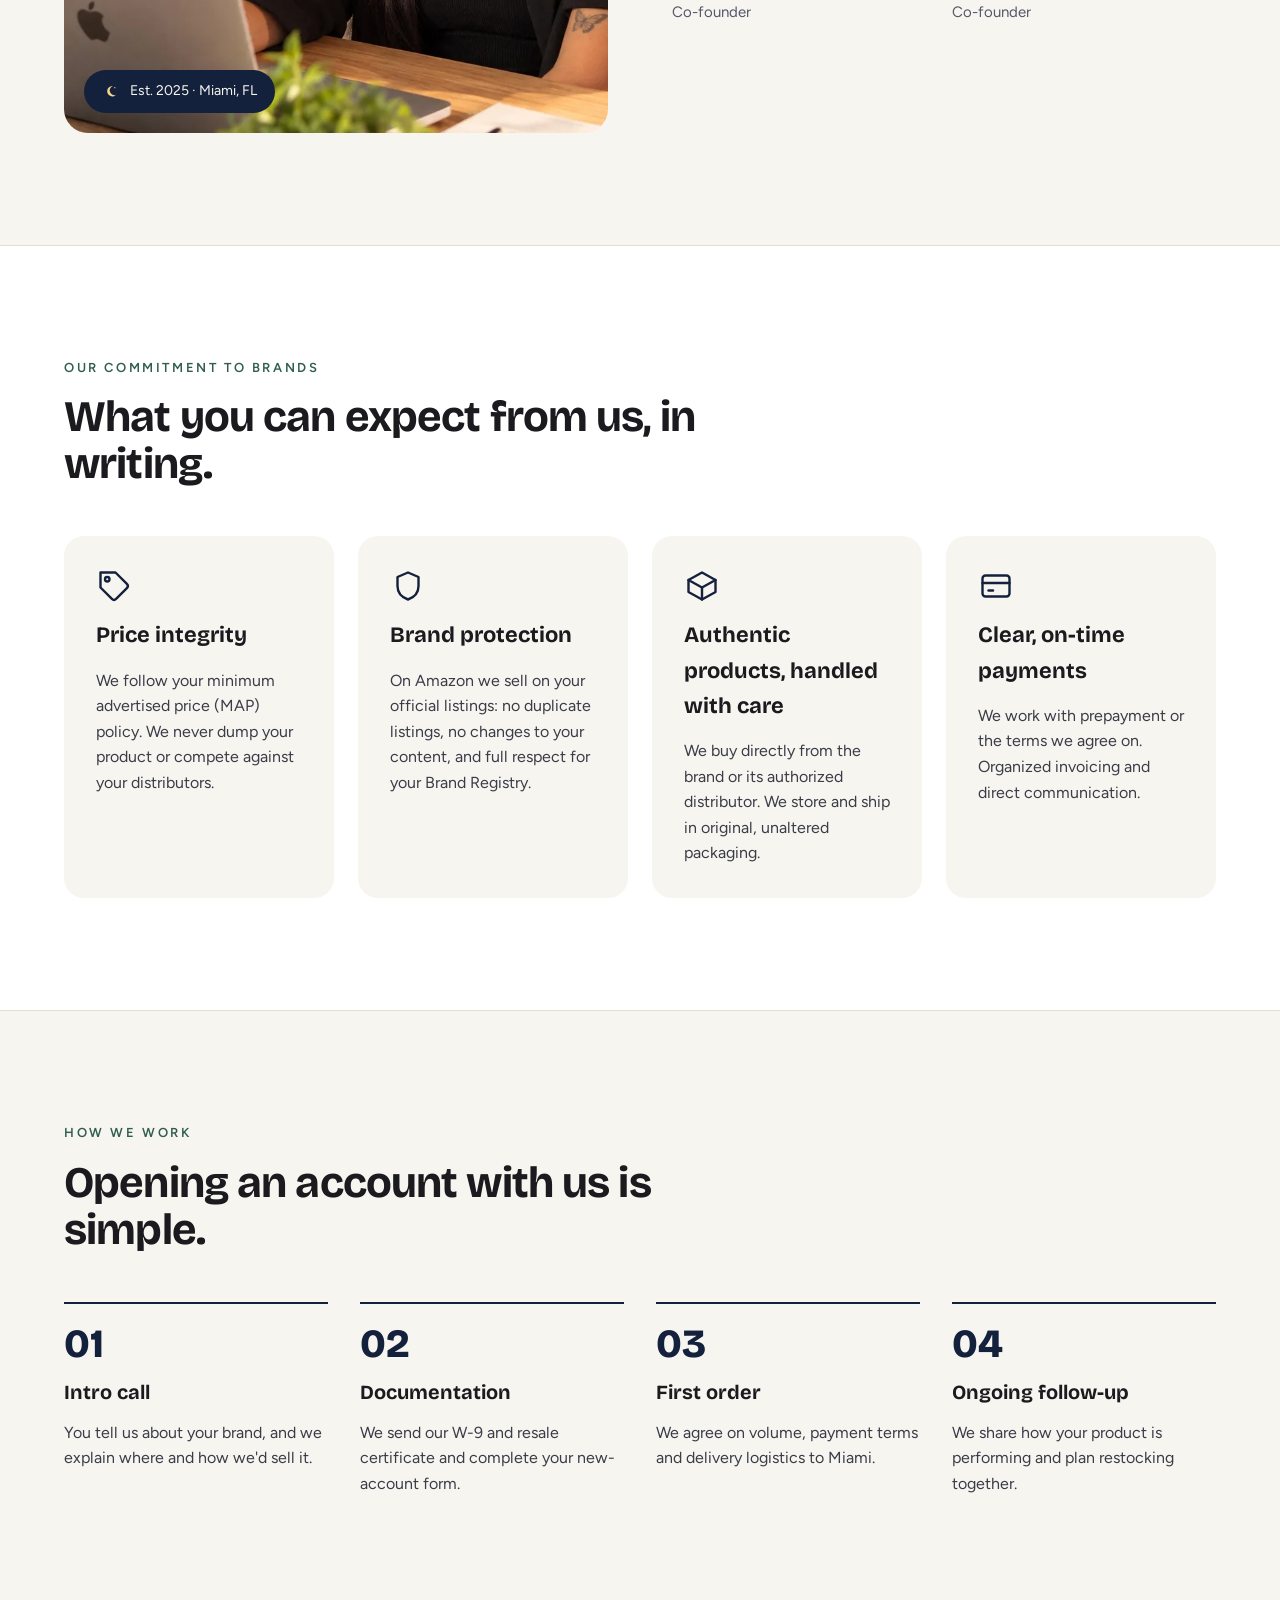
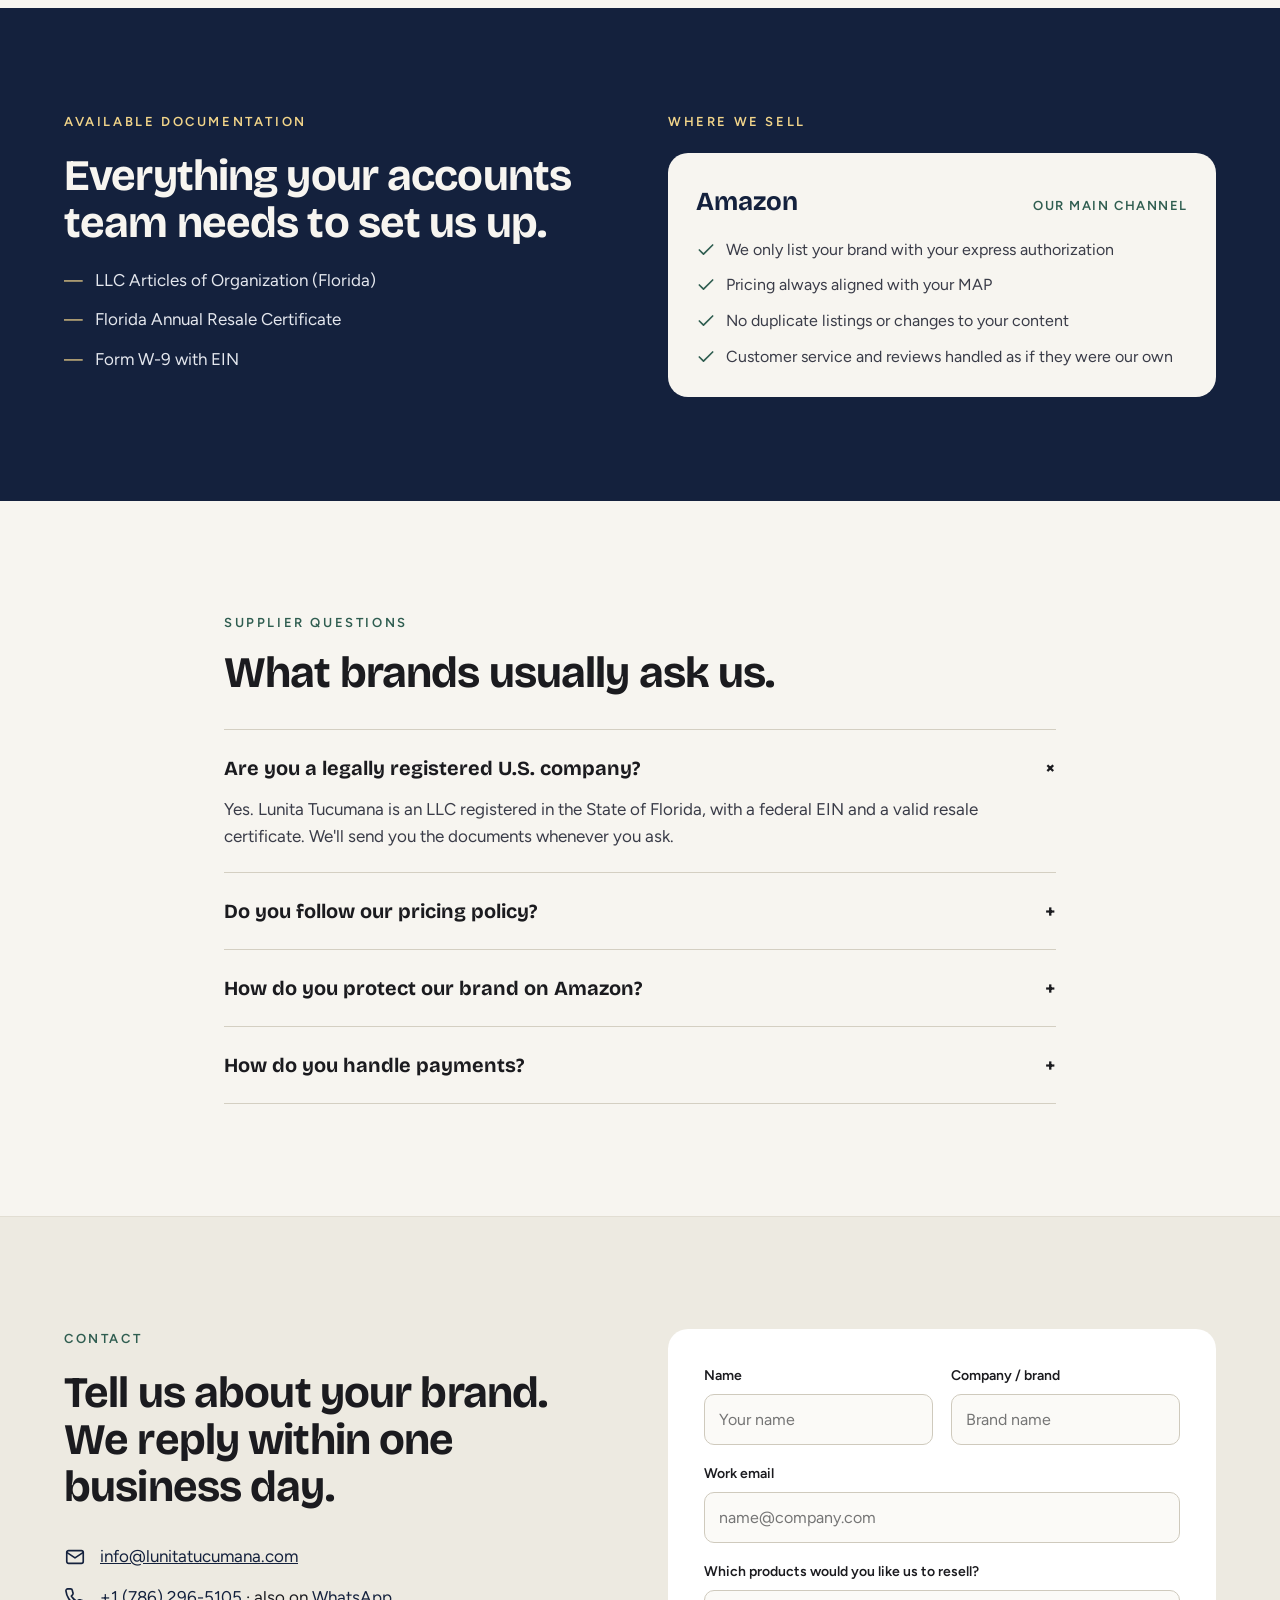
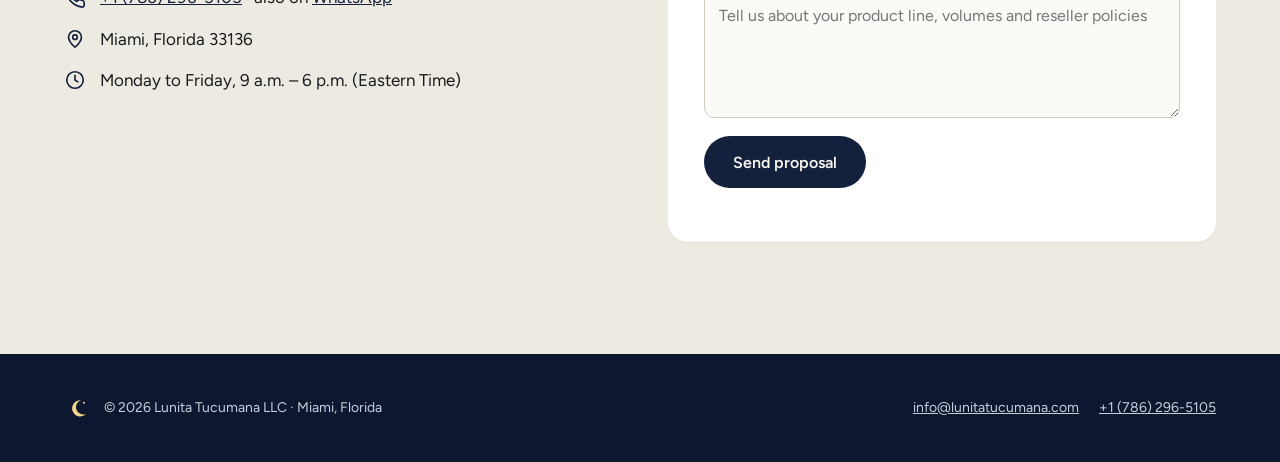
==== commit 737b5fa6: "Update index.html" ====
--- a/index.html
+++ b/index.html
@@ -22,7 +22,7 @@
   <link rel="preconnect" href="https://fonts.gstatic.com" crossorigin>
   <link href="https://fonts.googleapis.com/css2?family=Bricolage+Grotesque:opsz,wght@12..96,500;12..96,700;12..96,800&family=Figtree:wght@400;500;600&display=swap" rel="stylesheet">
 
-  <link rel="stylesheet" href="css/styles.css">
+  <link rel="stylesheet" href="css/styles.css?v=3">
 
   <!-- Applies the saved language before the page paints, to avoid a flash of English -->
   <script>
@@ -198,8 +198,6 @@
         <li data-i18n="d1">LLC Articles of Organization (Florida)</li>
         <li data-i18n="d2">Florida Annual Resale Certificate</li>
         <li data-i18n="d3">Form W-9 with EIN</li>
-        <li data-i18n="d4">Trade and bank references, if required</li>
-        <li data-i18n="d5">Your company's new-account or credit application</li>
       </ul>
     </div>
 
@@ -294,6 +292,6 @@
   </div>
 </footer>
 
-<script src="js/main.js" defer></script>
+<script src="js/main.js?v=3" defer></script>
 </body>
 </html>
--- a/css/styles.css
+++ b/css/styles.css
@@ -191,7 +191,7 @@
 /* ---------- Nosotros ---------- */
 .about { display: grid; grid-template-columns: repeat(auto-fit, minmax(320px, 1fr)); gap: 64px; align-items: center; }
 .about-photo { position: relative; margin: 0; }
-.about-photo img { width: 100%; aspect-ratio: 3 / 4; object-fit: cover; object-position: center; border-radius: 24px; }
+.about-photo img { width: 100%; height: auto; aspect-ratio: 3 / 4; object-fit: cover; object-position: center; border-radius: 24px; }
 .about-photo figcaption {
   position: absolute; left: 20px; bottom: 20px;
   background: var(--noche); color: var(--papel);
